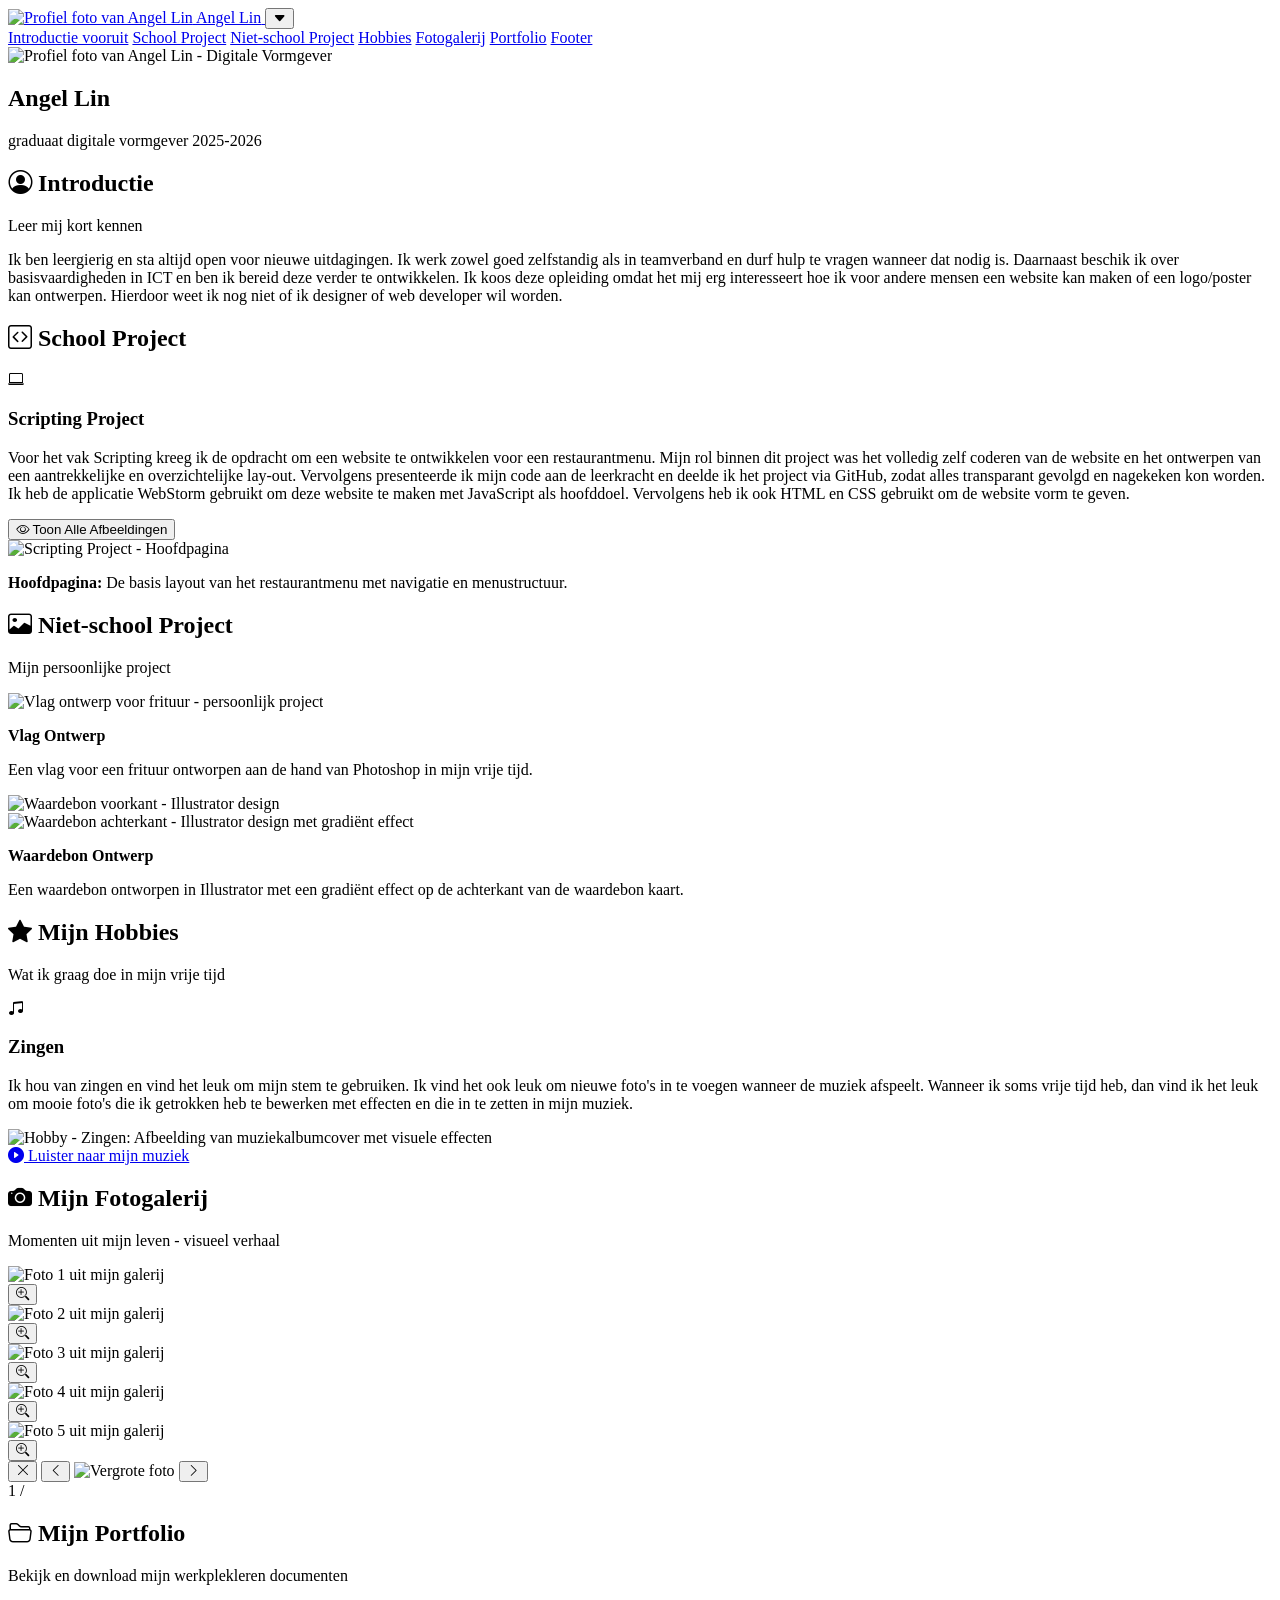
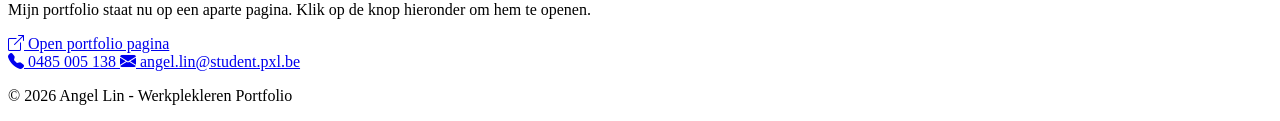
==== Index.html @ af8c8dd7 "introductie verandert" ====
<!DOCTYPE html>
<html lang="nl">
<head>
    <meta charset="UTF-8">
    <meta name="viewport" content="width=device-width, initial-scale=1">
    <meta name="description" content="Portfolio van Angel Lin - Graduaat Digitale Vormgever 2025-2026. Bekijk mijn projecten, documenten en hobbies.">
    <meta name="keywords" content="Angel Lin, Portfolio, Digitale Vormgever, Web Development, Design">
    <meta name="author" content="Angel Lin">
    <title>Angel Lin - Portfolio | Digitale Vormgever</title>
    <link href="asset/bootstrap.min.css" rel="stylesheet">
    <link href="https://cdn.jsdelivr.net/npm/bootstrap-icons@1.11.3/font/bootstrap-icons.min.css" rel="stylesheet">
    <link href="index_css.css?v=20260112-1" rel="stylesheet">
    <script src="index.js" defer></script>
</head>
<body>
<header class="site-nav">
    <div class="container nav-inner">
        <div class="nav-profile">
            <a class="nav-brand" href="#hero">
                <img alt="Profiel foto van Angel Lin" class="nav-avatar" src="asset/foto_mijzelf.jpg">
                <span>Angel Lin</span>
            </a>
            <button aria-expanded="false" aria-haspopup="true" aria-label="Open profiel menu" class="profile-toggle">
                <i class="bi bi-caret-down-fill"></i>
            </button>
            <div class="profile-menu" role="menu">
                <a href="#intro" role="menuitem">Introductie vooruit</a>
                <a href="#school-project" role="menuitem">School Project</a>
                <a href="#niet-school-project" role="menuitem">Niet-school Project</a>
                <a href="#hobbies" role="menuitem">Hobbies</a>
                <a href="#gallery" role="menuitem">Fotogalerij</a>
                <a href="#portfolio" role="menuitem">Portfolio</a>
                <a href="#footer" role="menuitem">Footer</a>
            </div>
        </div>
    </div>
</header>

<!-- MAIN: Hoofd content van de pagina -->
<main>
    <!-- Hero Section: Welkomstbanner -->
    <section class="hero-section" id="hero">
        <div class="container">
        <div class="hero-content">
            <div class="hero-profile">
                <img alt="Profiel foto van Angel Lin - Digitale Vormgever" class="hero-avatar" src="asset/foto_mijzelf.jpg">
                <div class="hero-text">
                    <h1 class="hero-title">Angel Lin</h1>
                    <div class="hero-decoration"></div>
                    <p class="hero-subtitle">graduaat digitale vormgever 2025-2026</p>
                </div>
            </div>
        </div>
        </div>
    </section>
    <!-- Einde Hero Section -->

    <!-- Introductie Section -->
    <section class="intro-section" id="intro">
        <div class="container">
            <div class="section-header">
                <h2 class="section-title">
                    <i class="bi bi-person-circle"></i>
                    Introductie
                </h2>
                <p class="section-description">Leer mij kort kennen</p>
            </div>
            <article class="intro-card">
                <p class="intro-text">
                    Ik ben leergierig en sta altijd open voor nieuwe uitdagingen. Ik werk zowel goed zelfstandig als in
                    teamverband en durf hulp te vragen wanneer dat nodig is. Daarnaast beschik ik over basisvaardigheden in
                    ICT en ben ik bereid deze verder te ontwikkelen. Ik koos deze opleiding omdat het mij erg interesseert hoe
                    ik voor andere mensen een website kan maken of een logo/poster kan ontwerpen. Hierdoor weet ik nog niet
                    of ik designer of web developer wil worden.
                </p>
            </article>
        </div>
    </section>
    <!-- Einde Introductie Section -->

    <!-- School Project Section -->
    <section class="school-project-section" id="school-project">
        <div class="container">
            <div class="section-header">
                <h2 class="section-title">
                    <i class="bi bi-code-square"></i>
                    School Project
                </h2>
            </div>
            <article class="school-project-card">
                <div class="school-project-content">
                <div class="project-icon">
                    <i class="bi bi-laptop"></i>
                </div>
                <h3 class="project-title">Scripting Project</h3>
                <p class="project-detail">Voor het vak Scripting kreeg ik de opdracht om een website te ontwikkelen
                    voor een restaurantmenu. Mijn rol binnen dit project was het volledig zelf coderen van de website
                    en het ontwerpen van een aantrekkelijke en overzichtelijke lay-out. Vervolgens presenteerde
                    ik mijn code aan de leerkracht en deelde ik het project via GitHub, zodat alles transparant gevolgd
                    en nagekeken kon worden. Ik heb de applicatie WebStorm gebruikt om deze website te maken met JavaScript als hoofddoel.
                    Vervolgens heb ik ook HTML en CSS gebruikt om de website vorm te geven.
                </p>
                
                <div class="project-toggle-section">
                    <button id="toggleProjectBtn" class="btn-toggle-project">
                        <i class="bi bi-eye"></i>
                        Toon Alle Afbeeldingen
                    </button>
                </div>

                <div class="project-images-grid">
                    <div class="project-image-item school-project">
                        <div class="project-image-container">
                            <img src="scripting/scripting_opdracht.png" alt="Scripting Project - Hoofdpagina" class="project-image">
                        </div>
                        <p class="image-caption"><strong>Hoofdpagina:</strong> De basis layout van het restaurantmenu met navigatie en menustructuur.</p>
                    </div>
                    
                    <div class="project-image-item school-project" style="display: none;">
                        <div class="project-image-container">
                            <img src="scripting/buttons toegevoegd.png" alt="Scripting Project - Buttons toegevoegd" class="project-image">
                        </div>
                        <p class="image-caption"><strong>Verschil 1:</strong> Hier zijn interactieve buttons toegevoegd aan de menuitems, waardoor gebruikers items kunnen selecteren en toevoegen aan hun bestelling.</p>
                    </div>
                    
                    <div class="project-image-item school-project" style="display: none;">
                        <div class="project-image-container">
                            <img src="scripting/winkelmand_toegevoegd.png" alt="Scripting Project - Winkelmand toegevoegd" class="project-image">
                        </div>
                        <p class="image-caption"><strong>Verschil 2:</strong> Een volledig werkende winkelmand is geïmplementeerd, waar geselecteerde items worden verzameld met prijzen en totaalbedrag - dit toont de Javascript functionaliteit.</p>
                    </div>
                    
                    <div class="project-image-item school-project" style="display: none;">
                        <div class="final-result-banner">
                            <div class="final-result-badge">
                                <i class="bi bi-trophy-fill"></i>
                                <span>Eindresultaat</span>
                            </div>
                        </div>
                        <div class="project-image-container final-result-container">
                            <img src="scripting/eindresultaat website.png" alt="Scripting Project - Eindresultaat Website" class="project-image">
                            <div class="final-result-overlay">
                                <i class="bi bi-check-circle-fill"></i>
                            </div>
                        </div>
                        <p class="image-caption final-result-caption">
                            <strong><i class="bi bi-star-fill"></i> Het Eindresultaat:</strong> 
                            Dit is de volledige, werkende website van de scripting opdracht met alle functionaliteiten geïntegreerd. 
                            Een volledig functioneel restaurantmenu met interactieve elementen, winkelmandfunctionaliteit 
                            en een professionele gebruikersinterface - het bewijs van mijn Javascript, HTML en CSS vaardigheden!
                        </p>
                    </div>
                </div>
            </div>
        </article>
        </div>
    </section>
    <!-- Einde School Project Section -->

    <!-- Niet-school Project Section -->
    <section class="project-section" id="niet-school-project">
        <div class="container">
            <div class="section-header">
                <h2 class="section-title">
                    <i class="bi bi-image"></i>
                    Niet-school Project
                </h2>
                <p class="section-description">Mijn persoonlijke project</p>
            </div>
            <div class="projects-wrapper">
                <article class="project-item">
                    <div class="project-banner">
                        <img alt="Vlag ontwerp voor frituur - persoonlijk project" class="banner-image" src="asset/banner.png">
                    </div>
                    <div class="project-description">
                        <p><strong>Vlag Ontwerp</strong></p>
                        <p>Een vlag voor een frituur ontworpen aan de hand van Photoshop in mijn vrije tijd.</p>
                    </div>
                </article>

                <article class="project-item">
                    <div class="waardebonnen-container">
                        <div class="project-banner">
                            <img alt="Waardebon voorkant - Illustrator design" class="banner-image" src="asset/waardebon-voorkant.png">
                        </div>
                        <div class="project-banner">
                            <img alt="Waardebon achterkant - Illustrator design met gradiënt effect" class="banner-image" src="asset/waardebon-achterkant.png">
                        </div>
                    </div>
                    <div class="project-description">
                        <p><strong>Waardebon Ontwerp</strong></p>
                        <p>Een waardebon ontworpen in Illustrator met een gradiënt effect op de achterkant van
                            de waardebon kaart.</p>
                    </div>
                </article>
            </div>
        </div>
    </section>
    <!-- Einde Niet-school Project Section -->

    <!-- Hobbies Section -->
    <section class="hobbies-section" id="hobbies">
        <div class="container">
            <div class="section-header">
                <h2 class="section-title">
                    <i class="bi bi-star-fill"></i>
                    Mijn Hobbies
                </h2>
                <p class="section-description">Wat ik graag doe in mijn vrije tijd</p>
            </div>

            <div class="hobbies-grid">
                <article class="hobby-card">
                <div class="hobby-icon">
                    <i class="bi bi-music-note-beamed"></i>
                </div>
                <h3 class="hobby-title">Zingen</h3>
                <p class="hobby-description">Ik hou van zingen en vind het leuk om mijn stem te gebruiken. Ik vind het ook leuk
                om nieuwe foto's in te voegen wanneer de muziek afspeelt. Wanneer ik soms vrije tijd heb, dan vind ik het leuk om
                mooie foto's die ik getrokken heb te bewerken met effecten en die in te zetten in mijn muziek.</p>
                <div class="hobby-image-container">
                    <img src="hobby/hobby-zingen.png" alt="Hobby - Zingen: Afbeelding van muziekalbumcover met visuele effecten" class="hobby-image">
                </div>
                <a href="https://wesingapp.com/user/609c95802c2d34883d4c/song/ssWKQHa8dy--vavA-?from=portal" target="_blank" class="music-link">
                    <i class="bi bi-play-circle-fill"></i> Luister naar mijn muziek
                </a>
            </article>
        </div>
        </div>
    </section>
<!-- Einde Hobbies Section -->

<!-- Fotogalerij Section -->
<section class="gallery-section" id="gallery">
    <div class="container">
        <div class="section-header">
            <h2 class="section-title">
                <i class="bi bi-camera-fill"></i>
                Mijn Fotogalerij
            </h2>
            <p class="section-description">Momenten uit mijn leven - visueel verhaal</p>
        </div>

        <div class="gallery-wrapper">
            <div class="gallery-grid">
                <div class="gallery-item">
                    <div class="gallery-image-wrapper">
                        <img src="foto's/IMG20251230124537.jpg" alt="Foto 1 uit mijn galerij" class="gallery-image">
                        <div class="gallery-overlay">
                            <button class="gallery-btn-expand" aria-label="Vergroten">
                                <i class="bi bi-zoom-in"></i>
                            </button>
                        </div>
                    </div>
                </div>

                <div class="gallery-item">
                    <div class="gallery-image-wrapper">
                        <img src="foto's/IMG20251230124550.jpg" alt="Foto 2 uit mijn galerij" class="gallery-image">
                        <div class="gallery-overlay">
                            <button class="gallery-btn-expand" aria-label="Vergroten">
                                <i class="bi bi-zoom-in"></i>
                            </button>
                        </div>
                    </div>
                </div>

                <div class="gallery-item">
                    <div class="gallery-image-wrapper">
                        <img src="foto's/IMG20260102162517.jpg" alt="Foto 3 uit mijn galerij" class="gallery-image">
                        <div class="gallery-overlay">
                            <button class="gallery-btn-expand" aria-label="Vergroten">
                                <i class="bi bi-zoom-in"></i>
                            </button>
                        </div>
                    </div>
                </div>

                <div class="gallery-item">
                    <div class="gallery-image-wrapper">
                        <img src="foto's/IMG_20250203_173313.jpg" alt="Foto 4 uit mijn galerij" class="gallery-image">
                        <div class="gallery-overlay">
                            <button class="gallery-btn-expand" aria-label="Vergroten">
                                <i class="bi bi-zoom-in"></i>
                            </button>
                        </div>
                    </div>
                </div>

                <div class="gallery-item">
                    <div class="gallery-image-wrapper">
                        <img src="foto's/IMG_20251030_225608.jpg" alt="Foto 5 uit mijn galerij" class="gallery-image">
                        <div class="gallery-overlay">
                            <button class="gallery-btn-expand" aria-label="Vergroten">
                                <i class="bi bi-zoom-in"></i>
                            </button>
                        </div>
                    </div>
                </div>
            </div>
        </div>

        <!-- Lightbox modal voor vergrote foto's -->
        <div class="lightbox" id="lightbox">
            <button class="lightbox-close" aria-label="Sluiten">
                <i class="bi bi-x-lg"></i>
            </button>
            <button class="lightbox-prev" aria-label="Vorige foto">
                <i class="bi bi-chevron-left"></i>
            </button>
            <img src="" alt="Vergrote foto" class="lightbox-image">
            <button class="lightbox-next" aria-label="Volgende foto">
                <i class="bi bi-chevron-right"></i>
            </button>
            <div class="lightbox-counter">
                <span class="lightbox-current">1</span>
                <span>/</span>
                </div>
            </div>
        </div>
    </section>
    <!-- Einde Fotogalerij Section -->

    <!-- Portfolio Section -->
    <section class="portfolio-section" id="portfolio">
        <div class="container">
            <div class="section-header">
                <h2 class="section-title">
                    <i class="bi bi-folder2-open"></i>
                    Mijn Portfolio
                </h2>
                <p class="section-description">Bekijk en download mijn werkplekleren documenten</p>
            </div>

            <article class="intro-card">
                <p class="intro-text">Mijn portfolio staat nu op een aparte pagina. Klik op de knop hieronder om hem te openen.</p>
                <a class="btn-download" href="portfolio.html">
                    <i class="bi bi-box-arrow-up-right"></i>
                    Open portfolio pagina
                </a>
            </article>
        </div>
    </section>
    <!-- Einde Portfolio Section -->

</main>
<!-- EINDE MAIN -->

<!-- FOOTER: Contact informatie en copyright -->
<footer class="footer" id="footer">
    <div class="container footer-content">
        <div class="footer-left">
            <a href="tel:0485005138" class="footer-phone">
                <i class="bi bi-telephone-fill"></i>
                0485 005 138
            </a>
            <a href="mailto:angel.lin@student.pxl.be" class="footer-email">
                <i class="bi bi-envelope-fill"></i>
                angel.lin@student.pxl.be
            </a>
        </div>
    </div>
    <div class="footer-bottom">
        <p>&copy; 2026 Angel Lin - Werkplekleren Portfolio</p>
    </div>
</footer>

</body>
</html>
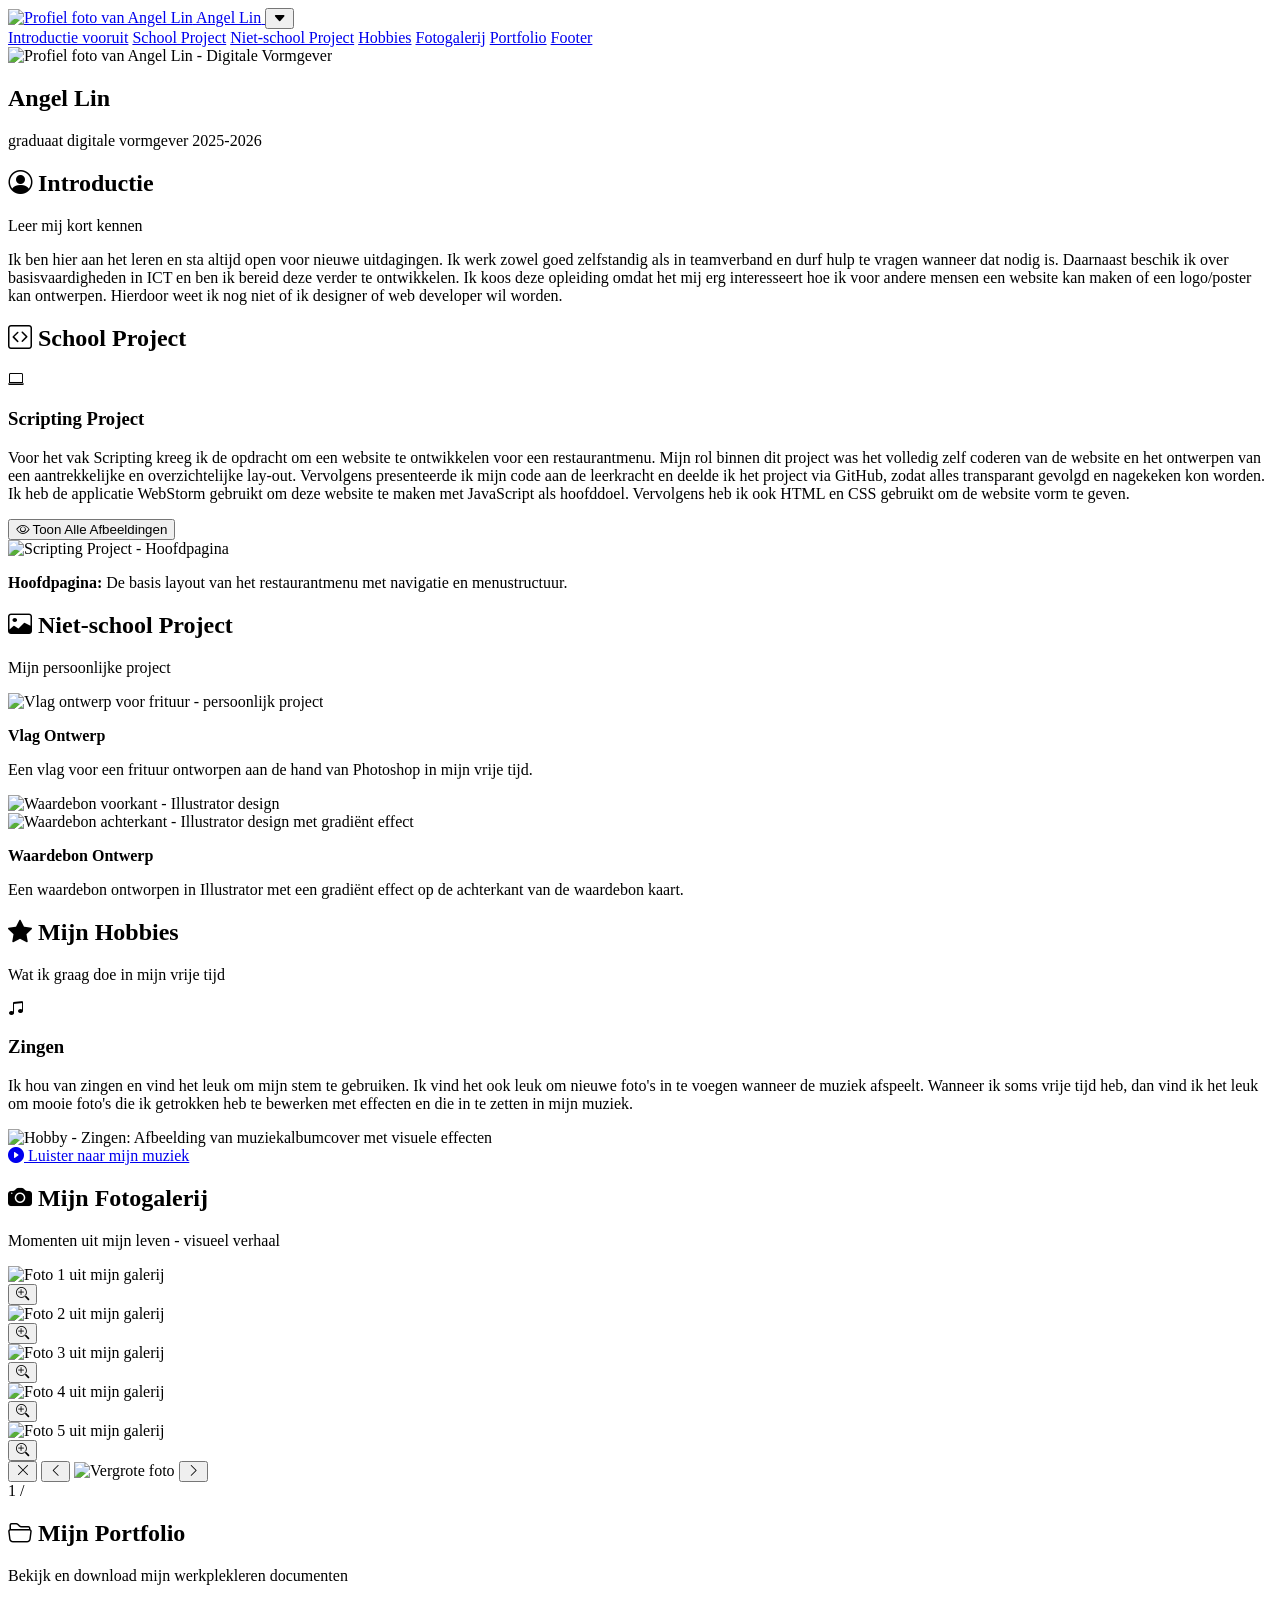
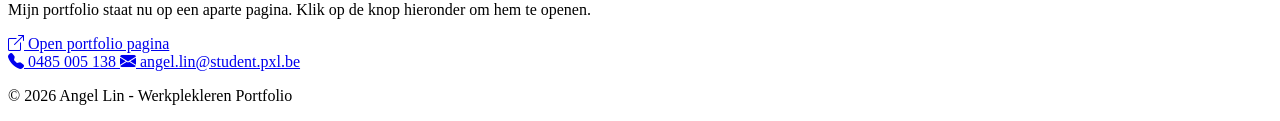
==== commit 0c553837: "introductie verandert" ====
--- a/Index.html
+++ b/Index.html
@@ -67,7 +67,7 @@
             </div>
             <article class="intro-card">
                 <p class="intro-text">
-                    Ik ben leergierig en sta altijd open voor nieuwe uitdagingen. Ik werk zowel goed zelfstandig als in
+                    Ik ben hier aan het leren en sta altijd open voor nieuwe uitdagingen. Ik werk zowel goed zelfstandig als in
                     teamverband en durf hulp te vragen wanneer dat nodig is. Daarnaast beschik ik over basisvaardigheden in
                     ICT en ben ik bereid deze verder te ontwikkelen. Ik koos deze opleiding omdat het mij erg interesseert hoe
                     ik voor andere mensen een website kan maken of een logo/poster kan ontwerpen. Hierdoor weet ik nog niet
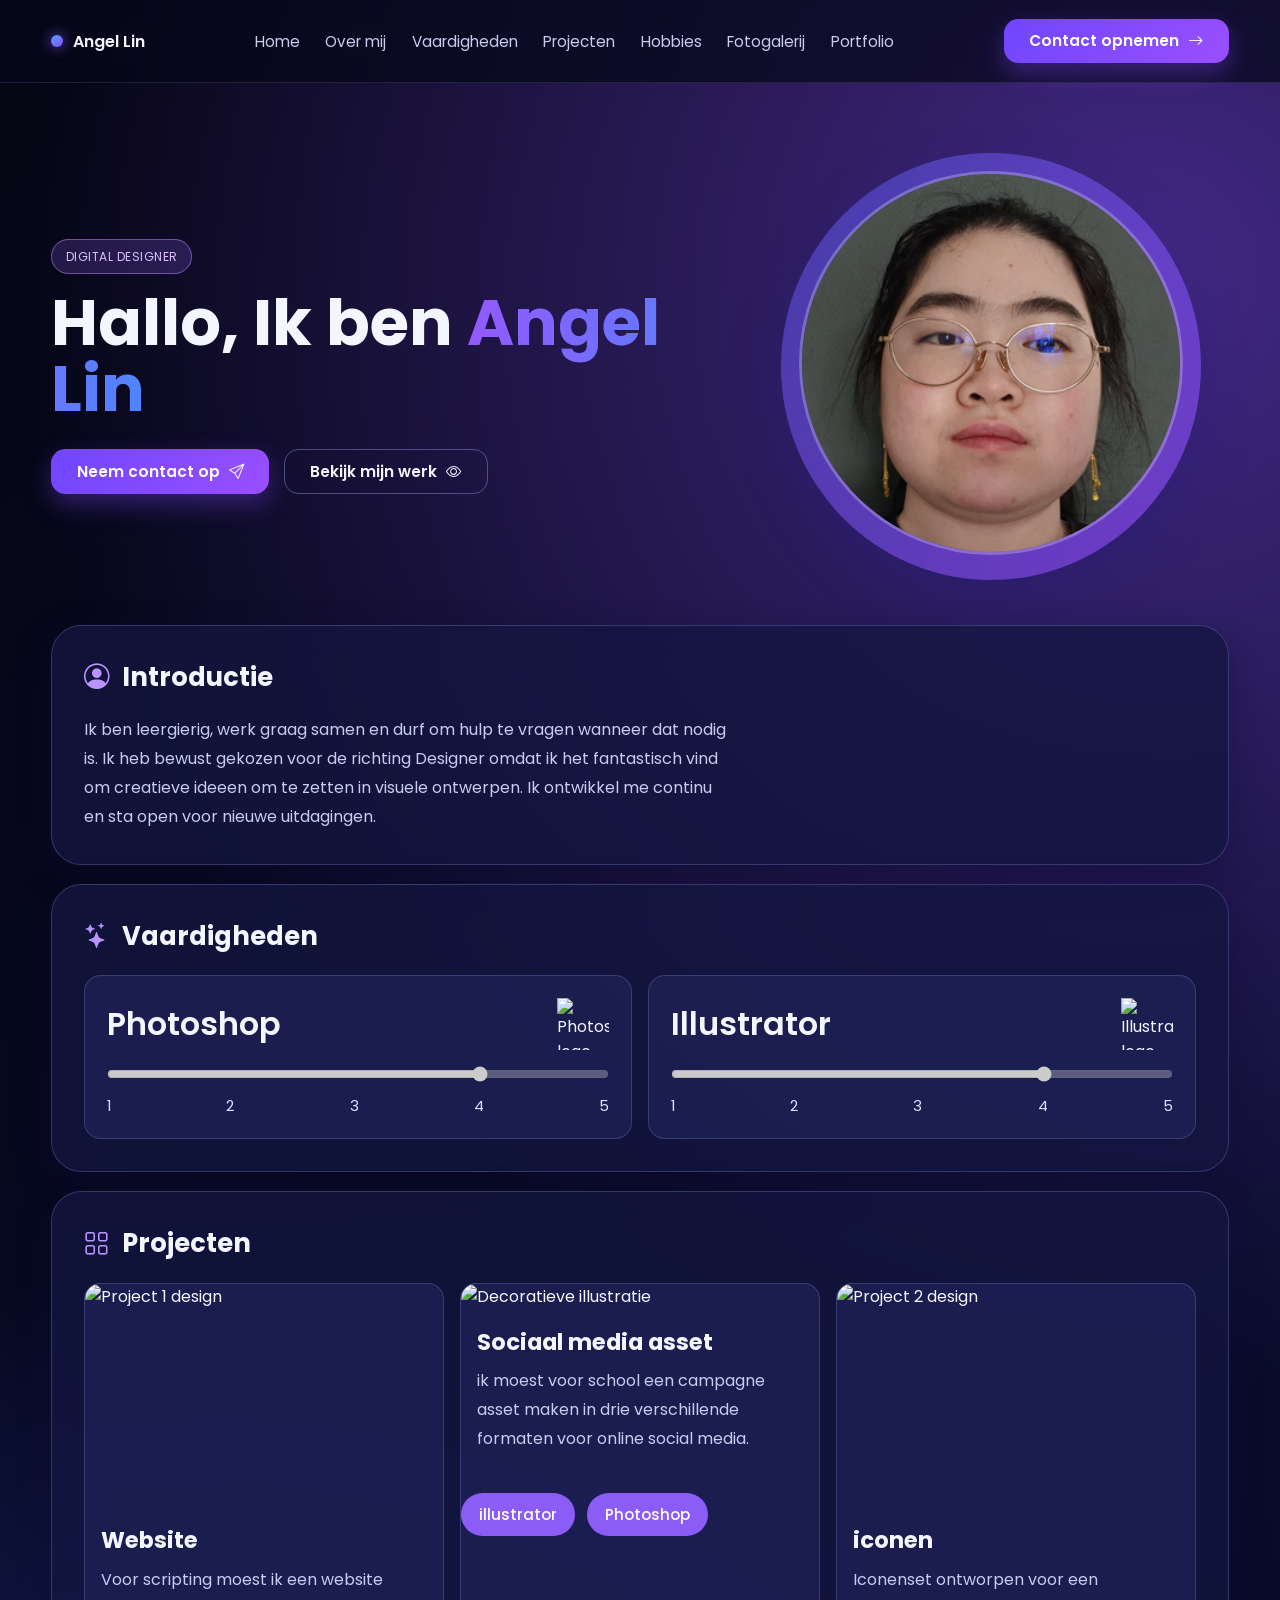
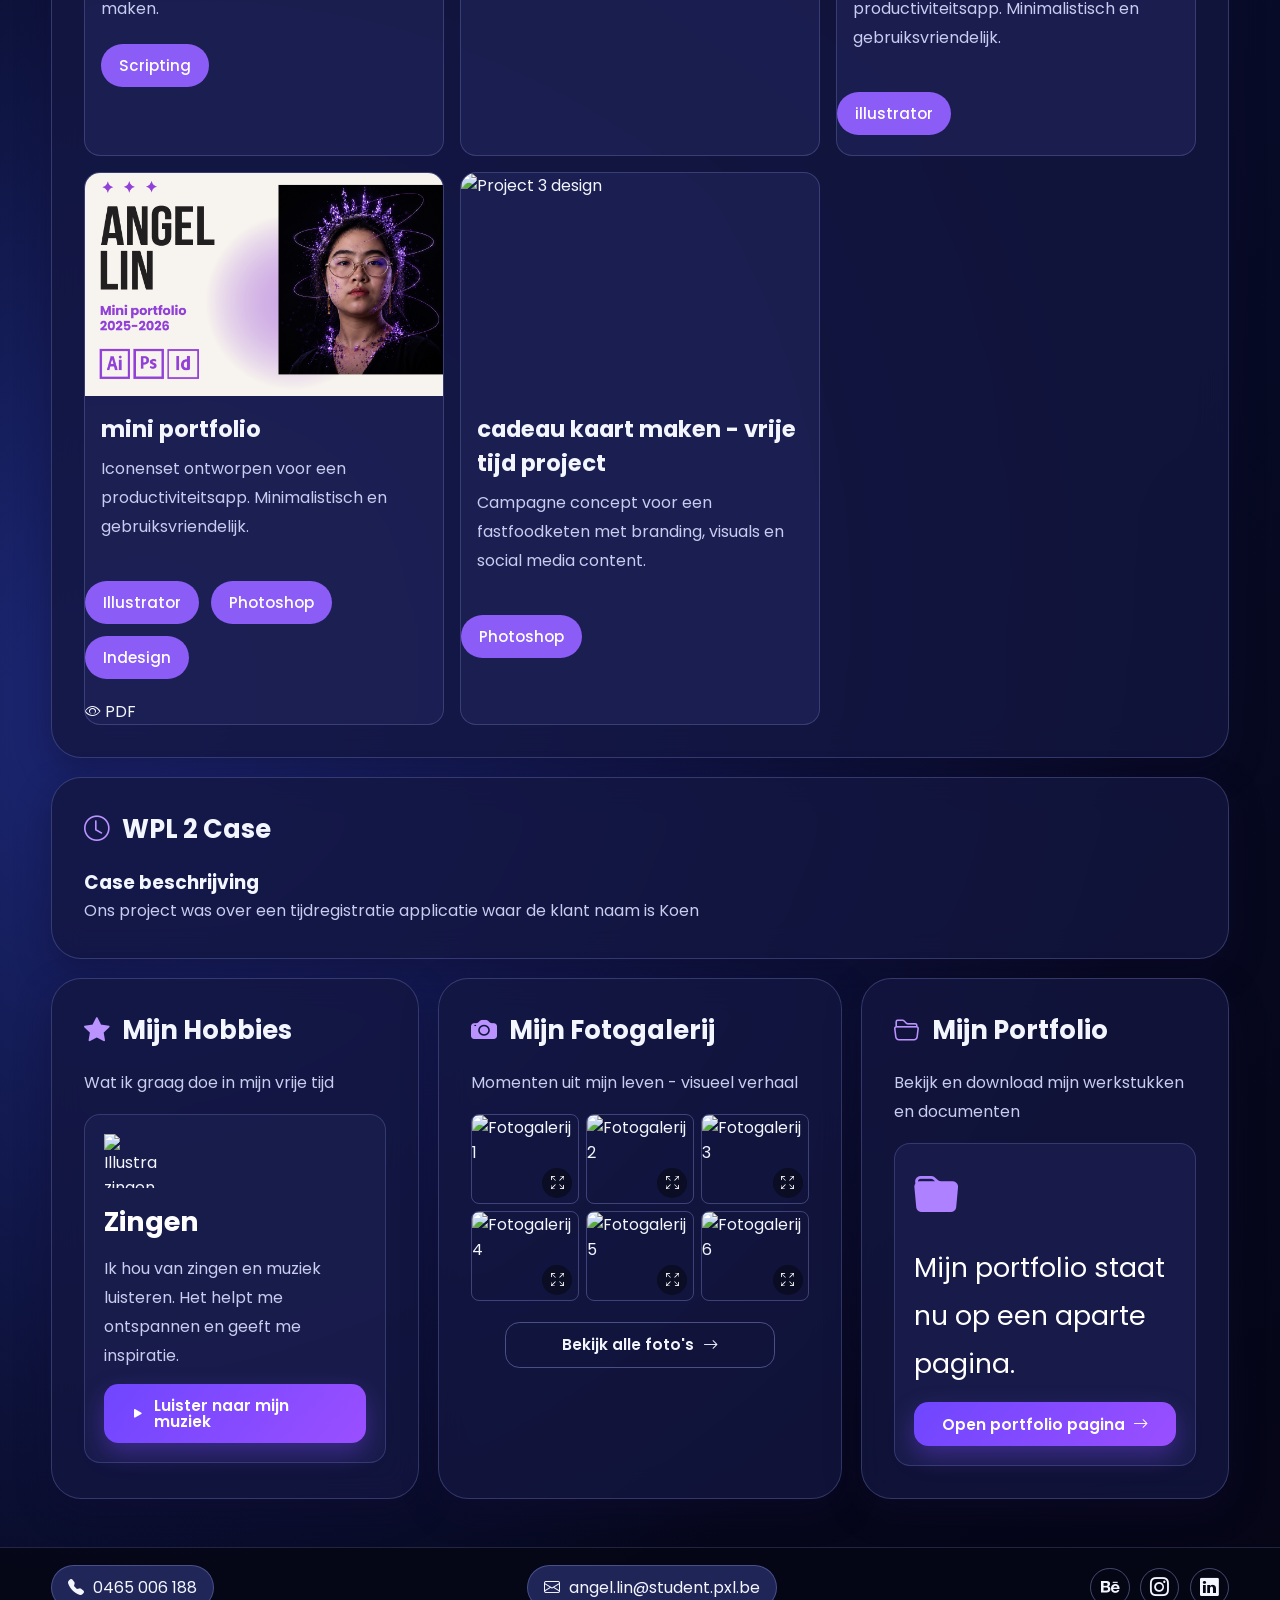
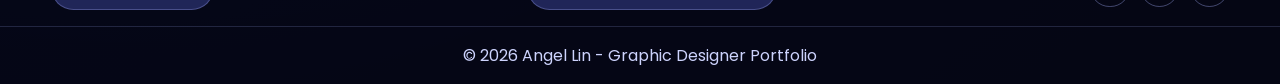
==== commit 2381847f: "hele site veranderd" ====
--- a/Index.html
+++ b/Index.html
@@ -3,367 +3,272 @@
 <head>
     <meta charset="UTF-8">
     <meta name="viewport" content="width=device-width, initial-scale=1">
-    <meta name="description" content="Portfolio van Angel Lin - Graduaat Digitale Vormgever 2025-2026. Bekijk mijn projecten, documenten en hobbies.">
-    <meta name="keywords" content="Angel Lin, Portfolio, Digitale Vormgever, Web Development, Design">
-    <meta name="author" content="Angel Lin">
-    <title>Angel Lin - Portfolio | Digitale Vormgever</title>
-    <link href="asset/bootstrap.min.css" rel="stylesheet">
+    <meta name="description" content="Portfolio website van Angel Lin - Graphic Designer.">
+    <title>Angel Lin | Graphic Designer Portfolio</title>
+    <link href="https://fonts.googleapis.com/css2?family=Poppins:wght@300;400;500;600;700;800&display=swap"
+          rel="stylesheet">
     <link href="https://cdn.jsdelivr.net/npm/bootstrap-icons@1.11.3/font/bootstrap-icons.min.css" rel="stylesheet">
-    <link href="index_css.css?v=20260112-1" rel="stylesheet">
+    <link href="index_css.css?v=20260529-1" rel="stylesheet">
     <script src="index.js" defer></script>
 </head>
 <body>
-<header class="site-nav">
-    <div class="container nav-inner">
-        <div class="nav-profile">
-            <a class="nav-brand" href="#hero">
-                <img alt="Profiel foto van Angel Lin" class="nav-avatar" src="asset/foto_mijzelf.jpg">
-                <span>Angel Lin</span>
-            </a>
-            <button aria-expanded="false" aria-haspopup="true" aria-label="Open profiel menu" class="profile-toggle">
-                <i class="bi bi-caret-down-fill"></i>
-            </button>
-            <div class="profile-menu" role="menu">
-                <a href="#intro" role="menuitem">Introductie vooruit</a>
-                <a href="#school-project" role="menuitem">School Project</a>
-                <a href="#niet-school-project" role="menuitem">Niet-school Project</a>
-                <a href="#hobbies" role="menuitem">Hobbies</a>
-                <a href="#gallery" role="menuitem">Fotogalerij</a>
-                <a href="#portfolio" role="menuitem">Portfolio</a>
-                <a href="#footer" role="menuitem">Footer</a>
-            </div>
+<header class="site-header" id="home">
+    <nav class="navbar container">
+        <a class="logo" href="#home">
+            <span class="dot" aria-hidden="true"></span>
+            <span>Angel Lin</span>
+        </a>
+
+        <ul class="nav-links">
+            <li><a href="#home">Home</a></li>
+            <li><a href="#intro">Over mij</a></li>
+            <li><a href="#vaardigheden">Vaardigheden</a></li>
+            <li><a href="#projecten">Projecten</a></li>
+            <li><a href="#hobbies">Hobbies</a></li>
+            <li><a href="#gallery">Fotogalerij</a></li>
+            <li><a href="portfolio.html">Portfolio</a></li>
+        </ul>
+
+        <a class="btn contact-btn" href="mailto:angel.lin@student.pxl.be">
+            Contact opnemen
+            <i class="bi bi-arrow-right"></i>
+        </a>
+    </nav>
+</header>
+
+<main class="container page-content">
+    <section class="hero" aria-labelledby="hero-title">
+        <div class="hero-text">
+            <span class="badge">DIGITAL DESIGNER</span>
+            <h1 id="hero-title">Hallo, Ik ben <span>Angel Lin</span></h1>
+            <div class="hero-buttons">
+                <a class="btn" href="mailto:angel.lin@student.pxl.be">
+                    Neem contact op
+                    <i class="bi bi-send"></i>
+                </a>
+                <a class="btn-outline" href="#projecten">
+                    Bekijk mijn werk
+                    <i class="bi bi-eye"></i>
+                </a>
+            </div>
+        </div>
+        <div class="hero-image-wrap">
+            <img src="wpl_2_foto's/portfolio_foto.png" alt="Profiel foto van Angel Lin" class="hero-image">
+        </div>
+    </section>
+
+    <section class="glass-card intro" id="intro">
+        <div class="section-title-wrap">
+            <h2><i class="bi bi-person-circle"></i> Introductie</h2>
+            <p>
+                Ik ben leergierig, werk graag samen en durf om hulp te vragen wanneer dat nodig is.
+                Ik heb bewust gekozen voor de richting Designer omdat ik het fantastisch vind om creatieve
+                ideeen om te zetten in visuele ontwerpen. Ik ontwikkel me continu en sta open voor nieuwe uitdagingen.
+            </p>
+        </div>
+    </section>
+
+    <section class="glass-card" id="vaardigheden">
+        <h2><i class="bi bi-stars"></i> Vaardigheden</h2>
+        <div class="skills-grid">
+            <article class="skill-card">
+                <div class="skill-top">
+                    <h3>Photoshop</h3>
+                    <img src="wpl_2_foto's/photoshop.png" alt="Photoshop logo">
+                </div>
+                <input type="range" min="1" max="5" value="4" aria-label="Photoshop niveau" disabled>
+                <div class="skill-scale"><span>1</span><span>2</span><span>3</span><span>4</span><span>5</span></div>
+            </article>
+
+            <article class="skill-card">
+                <div class="skill-top">
+                    <h3>Illustrator</h3>
+                    <img src="wpl_2_foto's/illustrator.png" alt="Illustrator logo">
+                </div>
+                <input type="range" min="1" max="5" value="4" aria-label="Illustrator niveau" disabled>
+                <div class="skill-scale"><span>1</span><span>2</span><span>3</span><span>4</span><span>5</span></div>
+            </article>
+        </div>
+    </section>
+
+
+    <section class="glass-card" id="projecten">
+        <h2><i class="bi bi-grid"></i> Projecten</h2>
+        <div class="projects-grid">
+            <article class="project-card project-image-item school-project">
+                <img src="scripting/eindresultaat website.png" alt="Project 1 design" class="project-image">
+                <div class="project-content">
+                    <h3>Website</h3>
+                    <p>Voor scripting moest ik een website maken.</p>
+                    <div class="project-tags">
+                        <span>Scripting</span>
+                    </div>
+                </div>
+            </article>
+
+            <article class="project-card project-image-item school-project">
+                <img src="wpl_2_foto's/sociaal_media_asset.png" alt="Decoratieve illustratie" class="intro-image">
+                <div class="project-content">
+                    <h3>Sociaal media asset</h3>
+                    <p>ik moest voor school een campagne asset maken in drie verschillende formaten voor online social
+                        media.</p>
+                </div>
+                <div class="project-tags">
+                    <span>illustrator</span>
+                    <span>Photoshop</span>
+                </div>
+            </article>
+
+            <article class="project-card project-image-item school-project">
+                <img src="wpl_2_foto's/iconen.png" alt="Project 2 design" class="project-image">
+                <div class="project-content">
+                    <h3>iconen</h3>
+                    <p>Iconenset ontworpen voor een productiviteitsapp. Minimalistisch en gebruiksvriendelijk.</p>
+                </div>
+                <div class="project-tags">
+                    <span>illustrator</span>
+                </div>
+            </article>
+
+            <article class="project-card project-image-item school-project">
+                <img src="wpl_2_foto's/mini_porrtfolio.png" alt="Project 2 design" class="project-image">
+                <div class="project-content">
+                    <h3>mini portfolio</h3>
+                    <p>Iconenset ontworpen voor een productiviteitsapp. Minimalistisch en gebruiksvriendelijk.</p>
+                </div>
+                <div class="project-tags">
+                    <span>Illustrator</span>
+                    <span>Photoshop</span>
+                    <span>Indesign</span>
+                </div>
+                <a class="btn-download" href="wpl_2_foto's/Angel_Lin_Miniportfolio.pdf" target="_blank">
+                    <i class="bi bi-eye"></i>
+                    PDF
+                </a>
+            </article>
+
+            <article class="project-card project-image-item school-project">
+                <img src="asset/waardebon-voorkant.png" alt="Project 3 design" class="project-image">
+                <div class="project-content">
+                    <h3>cadeau kaart maken - vrije tijd project</h3>
+                    <p>Campagne concept voor een fastfoodketen met branding, visuals en social media content.</p>
+                </div>
+                <div class="project-tags">
+                    <span>Photoshop</span>
+                </div>
+            </article>
+        </div>
+    </section>
+
+    <section class="glass-card" id="WPL2">
+        <div class="section-title-wrap">
+            <h2><i class="bi bi-clock"></i> WPL 2 Case</h2>
+            <h3>Case beschrijving</h3>
+            <p>
+                Ons project was over een tijdregistratie applicatie waar de klant naam is Koen
+            </p>
+        </div>
+    </section>
+
+    <section class="bottom-grid">
+        <article class="glass-card compact-card" id="hobbies">
+            <h2><i class="bi bi-star-fill"></i> Mijn Hobbies</h2>
+            <p class="small-text">Wat ik graag doe in mijn vrije tijd</p>
+            <div class="inner-panel hobby-panel">
+                <img src="hobby/hobby-zingen.png" alt="Illustratie zingen" class="hobby-image">
+                <h3>Zingen</h3>
+                <p>Ik hou van zingen en muziek luisteren. Het helpt me ontspannen en geeft me inspiratie.</p>
+                <a class="btn" href="https://open.spotify.com" target="_blank" rel="noopener">
+                    <i class="bi bi-play-fill"></i>
+                    Luister naar mijn muziek
+                </a>
+            </div>
+        </article>
+
+        <article class="glass-card compact-card" id="gallery">
+            <h2><i class="bi bi-camera-fill"></i> Mijn Fotogalerij</h2>
+            <p class="small-text">Momenten uit mijn leven - visueel verhaal</p>
+            <div class="gallery-grid">
+                <div class="gallery-item">
+                    <div class="gallery-image-wrapper">
+                        <img class="gallery-image" src="foto's/IMG_20250203_173313.jpg" alt="Fotogalerij 1">
+                        <button class="gallery-btn-expand" type="button" aria-label="Vergroot foto 1"><i
+                                class="bi bi-arrows-fullscreen"></i></button>
+                    </div>
+                </div>
+                <div class="gallery-item">
+                    <div class="gallery-image-wrapper">
+                        <img class="gallery-image" src="foto's/IMG_20251030_225608.jpg" alt="Fotogalerij 2">
+                        <button class="gallery-btn-expand" type="button" aria-label="Vergroot foto 2"><i
+                                class="bi bi-arrows-fullscreen"></i></button>
+                    </div>
+                </div>
+                <div class="gallery-item">
+                    <div class="gallery-image-wrapper">
+                        <img class="gallery-image" src="foto's/IMG20251230124537.jpg" alt="Fotogalerij 3">
+                        <button class="gallery-btn-expand" type="button" aria-label="Vergroot foto 3"><i
+                                class="bi bi-arrows-fullscreen"></i></button>
+                    </div>
+                </div>
+                <div class="gallery-item">
+                    <div class="gallery-image-wrapper">
+                        <img class="gallery-image" src="foto's/IMG20251230124550.jpg" alt="Fotogalerij 4">
+                        <button class="gallery-btn-expand" type="button" aria-label="Vergroot foto 4"><i
+                                class="bi bi-arrows-fullscreen"></i></button>
+                    </div>
+                </div>
+                <div class="gallery-item">
+                    <div class="gallery-image-wrapper">
+                        <img class="gallery-image" src="foto's/IMG20260102162517.jpg" alt="Fotogalerij 5">
+                        <button class="gallery-btn-expand" type="button" aria-label="Vergroot foto 5"><i
+                                class="bi bi-arrows-fullscreen"></i></button>
+                    </div>
+                </div>
+                <div class="gallery-item">
+                    <div class="gallery-image-wrapper">
+                        <img class="gallery-image" src="asset/banner.png" alt="Fotogalerij 6">
+                        <button class="gallery-btn-expand" type="button" aria-label="Vergroot foto 6"><i
+                                class="bi bi-arrows-fullscreen"></i></button>
+                    </div>
+                </div>
+            </div>
+            <a class="btn-outline wide-btn" href="#gallery">Bekijk alle foto's <i class="bi bi-arrow-right"></i></a>
+        </article>
+
+        <article class="glass-card compact-card" id="portfolio">
+            <h2><i class="bi bi-folder2-open"></i> Mijn Portfolio</h2>
+            <p class="small-text">Bekijk en download mijn werkstukken en documenten</p>
+            <div class="inner-panel portfolio-panel">
+                <i class="bi bi-folder-fill folder-icon"></i>
+                <p>Mijn portfolio staat nu op een aparte pagina.</p>
+                <a class="btn" href="portfolio.html">
+                    Open portfolio pagina
+                    <i class="bi bi-arrow-right"></i>
+                </a>
+            </div>
+        </article>
+    </section>
+</main>
+
+<footer class="site-footer" id="footer">
+    <div class="container footer-top">
+        <a href="tel:0465006188"><i class="bi bi-telephone-fill"></i> 0465 006 188</a>
+        <a href="mailto:angel.lin@student.pxl.be"><i class="bi bi-envelope"></i> angel.lin@student.pxl.be</a>
+        <div class="socials">
+            <a href="#" aria-label="Behance"><i class="bi bi-behance"></i></a>
+            <a href="#" aria-label="Instagram"><i class="bi bi-instagram"></i></a>
+            <a href="#" aria-label="LinkedIn"><i class="bi bi-linkedin"></i></a>
         </div>
     </div>
-</header>
-
-<!-- MAIN: Hoofd content van de pagina -->
-<main>
-    <!-- Hero Section: Welkomstbanner -->
-    <section class="hero-section" id="hero">
-        <div class="container">
-        <div class="hero-content">
-            <div class="hero-profile">
-                <img alt="Profiel foto van Angel Lin - Digitale Vormgever" class="hero-avatar" src="asset/foto_mijzelf.jpg">
-                <div class="hero-text">
-                    <h1 class="hero-title">Angel Lin</h1>
-                    <div class="hero-decoration"></div>
-                    <p class="hero-subtitle">graduaat digitale vormgever 2025-2026</p>
-                </div>
-            </div>
-        </div>
-        </div>
-    </section>
-    <!-- Einde Hero Section -->
-
-    <!-- Introductie Section -->
-    <section class="intro-section" id="intro">
-        <div class="container">
-            <div class="section-header">
-                <h2 class="section-title">
-                    <i class="bi bi-person-circle"></i>
-                    Introductie
-                </h2>
-                <p class="section-description">Leer mij kort kennen</p>
-            </div>
-            <article class="intro-card">
-                <p class="intro-text">
-                    Ik ben hier aan het leren en sta altijd open voor nieuwe uitdagingen. Ik werk zowel goed zelfstandig als in
-                    teamverband en durf hulp te vragen wanneer dat nodig is. Daarnaast beschik ik over basisvaardigheden in
-                    ICT en ben ik bereid deze verder te ontwikkelen. Ik koos deze opleiding omdat het mij erg interesseert hoe
-                    ik voor andere mensen een website kan maken of een logo/poster kan ontwerpen. Hierdoor weet ik nog niet
-                    of ik designer of web developer wil worden.
-                </p>
-            </article>
-        </div>
-    </section>
-    <!-- Einde Introductie Section -->
-
-    <!-- School Project Section -->
-    <section class="school-project-section" id="school-project">
-        <div class="container">
-            <div class="section-header">
-                <h2 class="section-title">
-                    <i class="bi bi-code-square"></i>
-                    School Project
-                </h2>
-            </div>
-            <article class="school-project-card">
-                <div class="school-project-content">
-                <div class="project-icon">
-                    <i class="bi bi-laptop"></i>
-                </div>
-                <h3 class="project-title">Scripting Project</h3>
-                <p class="project-detail">Voor het vak Scripting kreeg ik de opdracht om een website te ontwikkelen
-                    voor een restaurantmenu. Mijn rol binnen dit project was het volledig zelf coderen van de website
-                    en het ontwerpen van een aantrekkelijke en overzichtelijke lay-out. Vervolgens presenteerde
-                    ik mijn code aan de leerkracht en deelde ik het project via GitHub, zodat alles transparant gevolgd
-                    en nagekeken kon worden. Ik heb de applicatie WebStorm gebruikt om deze website te maken met JavaScript als hoofddoel.
-                    Vervolgens heb ik ook HTML en CSS gebruikt om de website vorm te geven.
-                </p>
-                
-                <div class="project-toggle-section">
-                    <button id="toggleProjectBtn" class="btn-toggle-project">
-                        <i class="bi bi-eye"></i>
-                        Toon Alle Afbeeldingen
-                    </button>
-                </div>
-
-                <div class="project-images-grid">
-                    <div class="project-image-item school-project">
-                        <div class="project-image-container">
-                            <img src="scripting/scripting_opdracht.png" alt="Scripting Project - Hoofdpagina" class="project-image">
-                        </div>
-                        <p class="image-caption"><strong>Hoofdpagina:</strong> De basis layout van het restaurantmenu met navigatie en menustructuur.</p>
-                    </div>
-                    
-                    <div class="project-image-item school-project" style="display: none;">
-                        <div class="project-image-container">
-                            <img src="scripting/buttons toegevoegd.png" alt="Scripting Project - Buttons toegevoegd" class="project-image">
-                        </div>
-                        <p class="image-caption"><strong>Verschil 1:</strong> Hier zijn interactieve buttons toegevoegd aan de menuitems, waardoor gebruikers items kunnen selecteren en toevoegen aan hun bestelling.</p>
-                    </div>
-                    
-                    <div class="project-image-item school-project" style="display: none;">
-                        <div class="project-image-container">
-                            <img src="scripting/winkelmand_toegevoegd.png" alt="Scripting Project - Winkelmand toegevoegd" class="project-image">
-                        </div>
-                        <p class="image-caption"><strong>Verschil 2:</strong> Een volledig werkende winkelmand is geïmplementeerd, waar geselecteerde items worden verzameld met prijzen en totaalbedrag - dit toont de Javascript functionaliteit.</p>
-                    </div>
-                    
-                    <div class="project-image-item school-project" style="display: none;">
-                        <div class="final-result-banner">
-                            <div class="final-result-badge">
-                                <i class="bi bi-trophy-fill"></i>
-                                <span>Eindresultaat</span>
-                            </div>
-                        </div>
-                        <div class="project-image-container final-result-container">
-                            <img src="scripting/eindresultaat website.png" alt="Scripting Project - Eindresultaat Website" class="project-image">
-                            <div class="final-result-overlay">
-                                <i class="bi bi-check-circle-fill"></i>
-                            </div>
-                        </div>
-                        <p class="image-caption final-result-caption">
-                            <strong><i class="bi bi-star-fill"></i> Het Eindresultaat:</strong> 
-                            Dit is de volledige, werkende website van de scripting opdracht met alle functionaliteiten geïntegreerd. 
-                            Een volledig functioneel restaurantmenu met interactieve elementen, winkelmandfunctionaliteit 
-                            en een professionele gebruikersinterface - het bewijs van mijn Javascript, HTML en CSS vaardigheden!
-                        </p>
-                    </div>
-                </div>
-            </div>
-        </article>
-        </div>
-    </section>
-    <!-- Einde School Project Section -->
-
-    <!-- Niet-school Project Section -->
-    <section class="project-section" id="niet-school-project">
-        <div class="container">
-            <div class="section-header">
-                <h2 class="section-title">
-                    <i class="bi bi-image"></i>
-                    Niet-school Project
-                </h2>
-                <p class="section-description">Mijn persoonlijke project</p>
-            </div>
-            <div class="projects-wrapper">
-                <article class="project-item">
-                    <div class="project-banner">
-                        <img alt="Vlag ontwerp voor frituur - persoonlijk project" class="banner-image" src="asset/banner.png">
-                    </div>
-                    <div class="project-description">
-                        <p><strong>Vlag Ontwerp</strong></p>
-                        <p>Een vlag voor een frituur ontworpen aan de hand van Photoshop in mijn vrije tijd.</p>
-                    </div>
-                </article>
-
-                <article class="project-item">
-                    <div class="waardebonnen-container">
-                        <div class="project-banner">
-                            <img alt="Waardebon voorkant - Illustrator design" class="banner-image" src="asset/waardebon-voorkant.png">
-                        </div>
-                        <div class="project-banner">
-                            <img alt="Waardebon achterkant - Illustrator design met gradiënt effect" class="banner-image" src="asset/waardebon-achterkant.png">
-                        </div>
-                    </div>
-                    <div class="project-description">
-                        <p><strong>Waardebon Ontwerp</strong></p>
-                        <p>Een waardebon ontworpen in Illustrator met een gradiënt effect op de achterkant van
-                            de waardebon kaart.</p>
-                    </div>
-                </article>
-            </div>
-        </div>
-    </section>
-    <!-- Einde Niet-school Project Section -->
-
-    <!-- Hobbies Section -->
-    <section class="hobbies-section" id="hobbies">
-        <div class="container">
-            <div class="section-header">
-                <h2 class="section-title">
-                    <i class="bi bi-star-fill"></i>
-                    Mijn Hobbies
-                </h2>
-                <p class="section-description">Wat ik graag doe in mijn vrije tijd</p>
-            </div>
-
-            <div class="hobbies-grid">
-                <article class="hobby-card">
-                <div class="hobby-icon">
-                    <i class="bi bi-music-note-beamed"></i>
-                </div>
-                <h3 class="hobby-title">Zingen</h3>
-                <p class="hobby-description">Ik hou van zingen en vind het leuk om mijn stem te gebruiken. Ik vind het ook leuk
-                om nieuwe foto's in te voegen wanneer de muziek afspeelt. Wanneer ik soms vrije tijd heb, dan vind ik het leuk om
-                mooie foto's die ik getrokken heb te bewerken met effecten en die in te zetten in mijn muziek.</p>
-                <div class="hobby-image-container">
-                    <img src="hobby/hobby-zingen.png" alt="Hobby - Zingen: Afbeelding van muziekalbumcover met visuele effecten" class="hobby-image">
-                </div>
-                <a href="https://wesingapp.com/user/609c95802c2d34883d4c/song/ssWKQHa8dy--vavA-?from=portal" target="_blank" class="music-link">
-                    <i class="bi bi-play-circle-fill"></i> Luister naar mijn muziek
-                </a>
-            </article>
-        </div>
-        </div>
-    </section>
-<!-- Einde Hobbies Section -->
-
-<!-- Fotogalerij Section -->
-<section class="gallery-section" id="gallery">
-    <div class="container">
-        <div class="section-header">
-            <h2 class="section-title">
-                <i class="bi bi-camera-fill"></i>
-                Mijn Fotogalerij
-            </h2>
-            <p class="section-description">Momenten uit mijn leven - visueel verhaal</p>
-        </div>
-
-        <div class="gallery-wrapper">
-            <div class="gallery-grid">
-                <div class="gallery-item">
-                    <div class="gallery-image-wrapper">
-                        <img src="foto's/IMG20251230124537.jpg" alt="Foto 1 uit mijn galerij" class="gallery-image">
-                        <div class="gallery-overlay">
-                            <button class="gallery-btn-expand" aria-label="Vergroten">
-                                <i class="bi bi-zoom-in"></i>
-                            </button>
-                        </div>
-                    </div>
-                </div>
-
-                <div class="gallery-item">
-                    <div class="gallery-image-wrapper">
-                        <img src="foto's/IMG20251230124550.jpg" alt="Foto 2 uit mijn galerij" class="gallery-image">
-                        <div class="gallery-overlay">
-                            <button class="gallery-btn-expand" aria-label="Vergroten">
-                                <i class="bi bi-zoom-in"></i>
-                            </button>
-                        </div>
-                    </div>
-                </div>
-
-                <div class="gallery-item">
-                    <div class="gallery-image-wrapper">
-                        <img src="foto's/IMG20260102162517.jpg" alt="Foto 3 uit mijn galerij" class="gallery-image">
-                        <div class="gallery-overlay">
-                            <button class="gallery-btn-expand" aria-label="Vergroten">
-                                <i class="bi bi-zoom-in"></i>
-                            </button>
-                        </div>
-                    </div>
-                </div>
-
-                <div class="gallery-item">
-                    <div class="gallery-image-wrapper">
-                        <img src="foto's/IMG_20250203_173313.jpg" alt="Foto 4 uit mijn galerij" class="gallery-image">
-                        <div class="gallery-overlay">
-                            <button class="gallery-btn-expand" aria-label="Vergroten">
-                                <i class="bi bi-zoom-in"></i>
-                            </button>
-                        </div>
-                    </div>
-                </div>
-
-                <div class="gallery-item">
-                    <div class="gallery-image-wrapper">
-                        <img src="foto's/IMG_20251030_225608.jpg" alt="Foto 5 uit mijn galerij" class="gallery-image">
-                        <div class="gallery-overlay">
-                            <button class="gallery-btn-expand" aria-label="Vergroten">
-                                <i class="bi bi-zoom-in"></i>
-                            </button>
-                        </div>
-                    </div>
-                </div>
-            </div>
-        </div>
-
-        <!-- Lightbox modal voor vergrote foto's -->
-        <div class="lightbox" id="lightbox">
-            <button class="lightbox-close" aria-label="Sluiten">
-                <i class="bi bi-x-lg"></i>
-            </button>
-            <button class="lightbox-prev" aria-label="Vorige foto">
-                <i class="bi bi-chevron-left"></i>
-            </button>
-            <img src="" alt="Vergrote foto" class="lightbox-image">
-            <button class="lightbox-next" aria-label="Volgende foto">
-                <i class="bi bi-chevron-right"></i>
-            </button>
-            <div class="lightbox-counter">
-                <span class="lightbox-current">1</span>
-                <span>/</span>
-                </div>
-            </div>
-        </div>
-    </section>
-    <!-- Einde Fotogalerij Section -->
-
-    <!-- Portfolio Section -->
-    <section class="portfolio-section" id="portfolio">
-        <div class="container">
-            <div class="section-header">
-                <h2 class="section-title">
-                    <i class="bi bi-folder2-open"></i>
-                    Mijn Portfolio
-                </h2>
-                <p class="section-description">Bekijk en download mijn werkplekleren documenten</p>
-            </div>
-
-            <article class="intro-card">
-                <p class="intro-text">Mijn portfolio staat nu op een aparte pagina. Klik op de knop hieronder om hem te openen.</p>
-                <a class="btn-download" href="portfolio.html">
-                    <i class="bi bi-box-arrow-up-right"></i>
-                    Open portfolio pagina
-                </a>
-            </article>
-        </div>
-    </section>
-    <!-- Einde Portfolio Section -->
-
-</main>
-<!-- EINDE MAIN -->
-
-<!-- FOOTER: Contact informatie en copyright -->
-<footer class="footer" id="footer">
-    <div class="container footer-content">
-        <div class="footer-left">
-            <a href="tel:0485005138" class="footer-phone">
-                <i class="bi bi-telephone-fill"></i>
-                0485 005 138
-            </a>
-            <a href="mailto:angel.lin@student.pxl.be" class="footer-email">
-                <i class="bi bi-envelope-fill"></i>
-                angel.lin@student.pxl.be
-            </a>
-        </div>
-    </div>
-    <div class="footer-bottom">
-        <p>&copy; 2026 Angel Lin - Werkplekleren Portfolio</p>
-    </div>
+    <p class="footer-bottom">&copy; 2026 Angel Lin - Graphic Designer Portfolio</p>
 </footer>
 
+<div class="lightbox" id="lightbox" aria-hidden="true">
+    <button class="lightbox-close" type="button" aria-label="Sluit lightbox"><i class="bi bi-x-lg"></i></button>
+    <button class="lightbox-prev" type="button" aria-label="Vorige foto"><i class="bi bi-chevron-left"></i></button>
+    <img class="lightbox-image" src="" alt="Vergrote foto">
+    <button class="lightbox-next" type="button" aria-label="Volgende foto"><i class="bi bi-chevron-right"></i></button>
+    <div class="lightbox-counter"><span class="lightbox-current">1</span> / <span class="lightbox-total">1</span></div>
+</div>
 </body>
 </html>
--- a/index_css.css
+++ b/index_css.css
@@ -0,0 +1,683 @@
+:root {
+    --bg-main: #060818;
+    --bg-card: rgba(20, 23, 65, 0.78);
+    --bg-inner: rgba(31, 35, 86, 0.72);
+    --line: rgba(165, 177, 255, 0.24);
+    --text: #f3f5ff;
+    --text-muted: #c8ccef;
+    --primary: #8f52ff;
+    --primary-2: #5a82ff;
+}
+
+* {
+    margin: 0;
+    padding: 0;
+    box-sizing: border-box;
+}
+
+html {
+    scroll-behavior: smooth;
+}
+
+body {
+    font-family: 'Poppins', sans-serif;
+    color: var(--text);
+    background:
+        radial-gradient(circle at 90% 8%, rgba(138, 79, 255, 0.45), transparent 35%),
+        radial-gradient(circle at 10% 70%, rgba(65, 89, 255, 0.35), transparent 40%),
+        linear-gradient(145deg, #050513 0%, #080c2a 55%, #050515 100%);
+    min-height: 100vh;
+}
+
+a {
+    color: inherit;
+    text-decoration: none;
+}
+
+.container {
+    width: min(1400px, 92%);
+    margin: 0 auto;
+}
+
+.site-header {
+    position: sticky;
+    top: 0;
+    z-index: 20;
+    backdrop-filter: blur(12px);
+    background: rgba(6, 8, 25, 0.72);
+    border-bottom: 1px solid rgba(200, 207, 255, 0.12);
+}
+
+.navbar {
+    min-height: 82px;
+    display: flex;
+    align-items: center;
+    justify-content: space-between;
+    gap: 1rem;
+}
+
+.logo {
+    display: inline-flex;
+    align-items: center;
+    gap: 0.6rem;
+    font-weight: 600;
+}
+
+.dot {
+    width: 12px;
+    height: 12px;
+    border-radius: 50%;
+    background: linear-gradient(145deg, #53a3ff, #8a4bff);
+    box-shadow: 0 0 14px rgba(135, 86, 255, 0.9);
+}
+
+.nav-links {
+    list-style: none;
+    display: flex;
+    align-items: center;
+    gap: 1.3rem;
+}
+
+.nav-links a {
+    font-size: 0.95rem;
+    color: var(--text-muted);
+    padding: 0.35rem 0.15rem;
+    border-bottom: 2px solid transparent;
+    transition: color 0.25s ease, border-color 0.25s ease;
+}
+
+.nav-links a:hover,
+.nav-links a:focus-visible {
+    color: #fff;
+    border-bottom-color: var(--primary);
+}
+
+.btn,
+.btn-outline {
+    border: 0;
+    border-radius: 0.9rem;
+    font-weight: 600;
+    font-size: 0.96rem;
+    line-height: 1;
+    display: inline-flex;
+    align-items: center;
+    justify-content: center;
+    gap: 0.55rem;
+    padding: 0.88rem 1.6rem;
+    cursor: pointer;
+    transition: transform 0.2s ease, box-shadow 0.2s ease, border-color 0.2s ease;
+}
+
+.btn {
+    color: #fff;
+    background: linear-gradient(130deg, #6f46ff 0%, #9a4fff 100%);
+    box-shadow: 0 10px 24px rgba(130, 73, 255, 0.35);
+}
+
+.btn:hover,
+.btn:focus-visible {
+    transform: translateY(-1px);
+    box-shadow: 0 13px 28px rgba(130, 73, 255, 0.45);
+}
+
+.btn-outline {
+    color: var(--text);
+    background: transparent;
+    border: 1px solid rgba(163, 178, 255, 0.38);
+}
+
+.btn-outline:hover,
+.btn-outline:focus-visible {
+    transform: translateY(-1px);
+    border-color: rgba(165, 177, 255, 0.75);
+}
+
+.contact-btn {
+    white-space: nowrap;
+}
+
+.page-content {
+    padding: 2.2rem 0 1.5rem;
+}
+
+.hero {
+    display: grid;
+    grid-template-columns: 1.25fr 0.9fr;
+    align-items: center;
+    gap: 2.5rem;
+    padding: 2.2rem 0 2.8rem;
+}
+
+.badge {
+    display: inline-block;
+    background: rgba(151, 103, 255, 0.2);
+    color: #d8bfff;
+    border: 1px solid rgba(180, 140, 255, 0.5);
+    padding: 0.45rem 0.85rem;
+    border-radius: 999px;
+    font-size: 0.75rem;
+    letter-spacing: 0.04em;
+}
+
+.hero h1 {
+    margin: 1rem 0;
+    font-size: clamp(2.4rem, 5vw, 5rem);
+    line-height: 1.03;
+}
+
+.hero h1 span {
+    background: linear-gradient(90deg, #9459ff 0%, #4f85ff 100%);
+    -webkit-background-clip: text;
+    -webkit-text-fill-color: transparent;
+}
+
+.hero p {
+    color: var(--text-muted);
+    max-width: 680px;
+    line-height: 1.75;
+}
+
+.hero-buttons {
+    margin-top: 1.7rem;
+    display: flex;
+    flex-wrap: wrap;
+    gap: 0.9rem;
+}
+
+.hero-image-wrap {
+    justify-self: center;
+    width: min(420px, 92vw);
+    aspect-ratio: 1 / 1;
+    border-radius: 50%;
+    padding: 18px;
+    background: linear-gradient(135deg, rgba(95, 97, 255, 0.45), rgba(150, 77, 255, 0.62));
+    box-shadow: 0 20px 48px rgba(40, 29, 119, 0.45);
+}
+
+.hero-image {
+    width: 100%;
+    height: 100%;
+    border-radius: 50%;
+    object-fit: cover;
+    border: 3px solid rgba(255, 255, 255, 0.25);
+}
+
+.glass-card {
+    background: var(--bg-card);
+    border: 1px solid var(--line);
+    border-radius: 1.9rem;
+    backdrop-filter: blur(15px);
+    box-shadow: 0 12px 34px rgba(15, 11, 48, 0.45);
+    padding: 2rem;
+    margin-bottom: 1.2rem;
+}
+
+h2 {
+    display: flex;
+    align-items: center;
+    gap: 0.75rem;
+    font-size: clamp(1.6rem, 2vw, 2.15rem);
+    margin-bottom: 1.2rem;
+}
+
+h2 i {
+    color: #ba93ff;
+}
+
+.section-title-wrap p,
+.small-text,
+.project-content p,
+.inner-panel p {
+    color: var(--text-muted);
+    line-height: 1.8;
+}
+
+.intro {
+    display: grid;
+    grid-template-columns: 1.25fr 0.85fr;
+    align-items: center;
+    gap: 1.8rem;
+}
+
+.intro-image {
+    width: min(100%, 420px);
+    justify-self: end;
+}
+
+.project-tags{
+    display:flex;
+    gap:12px;
+    flex-wrap:wrap;
+    margin:20px 0;
+}
+
+.project-tags span{
+    padding:10px 18px;
+    border-radius:999px;
+    background:#8B5CF6;
+    color:white;
+    font-size:0.95rem;
+    font-weight:500;
+    transition:0.3s;
+}
+
+.project-tags span:hover{
+    transform:translateY(-2px);
+}
+
+.skills-grid {
+    display: grid;
+    grid-template-columns: repeat(2, minmax(0, 1fr));
+    gap: 1rem;
+}
+
+.skill-card {
+    background: var(--bg-inner);
+    border: 1px solid rgba(165, 177, 255, 0.22);
+    border-radius: 1.05rem;
+    padding: 1.35rem;
+}
+
+.skill-top {
+    display: flex;
+    align-items: center;
+    justify-content: space-between;
+    gap: 0.8rem;
+}
+
+.skill-top h3 {
+    font-size: 2rem;
+    font-weight: 600;
+}
+
+.skill-top img {
+    width: 52px;
+    height: 52px;
+    object-fit: contain;
+}
+
+.skill-card input[type='range'] {
+    width: 100%;
+    margin-top: 1rem;
+    accent-color: #8f52ff;
+}
+
+.skill-scale {
+    display: flex;
+    justify-content: space-between;
+    margin-top: 0.45rem;
+    color: #dde2ff;
+    font-size: 0.92rem;
+}
+
+.projects-grid {
+    display: grid;
+    grid-template-columns: repeat(3, minmax(0, 1fr));
+    gap: 1rem;
+}
+
+.project-card {
+    border-radius: 1rem;
+    border: 1px solid rgba(165, 177, 255, 0.22);
+    overflow: hidden;
+    background: var(--bg-inner);
+}
+
+.project-image {
+    width: 100%;
+    aspect-ratio: 16 / 10;
+    object-fit: cover;
+    display: block;
+}
+
+.project-content {
+    padding: 1rem 1rem 1.2rem;
+}
+
+.project-content h3 {
+    margin-bottom: 0.55rem;
+    font-size: 1.42rem;
+}
+
+.wide-btn {
+    margin: 1.3rem auto 0;
+    display: flex;
+    width: fit-content;
+    min-width: 270px;
+}
+
+.bottom-grid {
+    display: grid;
+    grid-template-columns: 1fr 1.1fr 1fr;
+    gap: 1.2rem;
+}
+
+.compact-card {
+    margin-bottom: 0;
+}
+
+.small-text {
+    margin-bottom: 1rem;
+}
+
+.inner-panel {
+    background: rgba(27, 31, 79, 0.78);
+    border: 1px solid rgba(165, 177, 255, 0.2);
+    border-radius: 1rem;
+    padding: 1.2rem;
+}
+
+.hobby-panel,
+.portfolio-panel {
+    display: flex;
+    flex-direction: column;
+    gap: 0.85rem;
+}
+
+.hobby-image {
+    width: 54px;
+    height: 54px;
+    object-fit: contain;
+}
+
+.hobby-panel h3,
+.portfolio-panel p {
+    font-size: 1.68rem;
+    color: #fff;
+}
+
+.gallery-grid {
+    display: grid;
+    grid-template-columns: repeat(3, minmax(0, 1fr));
+    gap: 0.45rem;
+    margin-bottom: 1rem;
+}
+
+.gallery-image-wrapper {
+    border-radius: 0.5rem;
+    overflow: hidden;
+    position: relative;
+    border: 1px solid rgba(166, 177, 255, 0.3);
+    cursor: pointer;
+}
+
+.gallery-image {
+    width: 100%;
+    height: 88px;
+    object-fit: cover;
+    display: block;
+}
+
+.gallery-btn-expand {
+    position: absolute;
+    right: 0.35rem;
+    bottom: 0.35rem;
+    border: 0;
+    width: 30px;
+    height: 30px;
+    border-radius: 50%;
+    display: grid;
+    place-items: center;
+    color: #fff;
+    background: rgba(8, 10, 24, 0.65);
+}
+
+.folder-icon {
+    font-size: 2.8rem;
+    color: #ad81ff;
+}
+
+.site-footer {
+    margin-top: 1.5rem;
+    border-top: 1px solid rgba(165, 177, 255, 0.18);
+    background: rgba(5, 7, 20, 0.85);
+}
+
+.footer-top {
+    min-height: 78px;
+    display: flex;
+    align-items: center;
+    justify-content: space-between;
+    gap: 0.85rem;
+    flex-wrap: wrap;
+}
+
+.footer-top > a {
+    background: rgba(45, 52, 117, 0.7);
+    border: 1px solid rgba(165, 177, 255, 0.3);
+    border-radius: 999px;
+    padding: 0.56rem 1rem;
+    display: inline-flex;
+    align-items: center;
+    gap: 0.55rem;
+}
+
+.socials {
+    display: flex;
+    align-items: center;
+    gap: 0.65rem;
+}
+
+.socials a {
+    width: 2.45rem;
+    height: 2.45rem;
+    border-radius: 50%;
+    border: 1px solid rgba(165, 177, 255, 0.38);
+    display: grid;
+    place-items: center;
+    font-size: 1.16rem;
+}
+
+.footer-bottom {
+    text-align: center;
+    border-top: 1px solid rgba(165, 177, 255, 0.18);
+    color: #cdd3fd;
+    padding: 1rem;
+}
+
+.lightbox {
+    position: fixed;
+    inset: 0;
+    display: none;
+    align-items: center;
+    justify-content: center;
+    background: rgba(8, 10, 26, 0.92);
+    z-index: 100;
+}
+
+.lightbox.active {
+    display: flex;
+}
+
+.lightbox-image {
+    max-width: min(88vw, 1200px);
+    max-height: 80vh;
+    border-radius: 0.8rem;
+    border: 1px solid rgba(255, 255, 255, 0.2);
+}
+
+.lightbox-close,
+.lightbox-prev,
+.lightbox-next {
+    position: absolute;
+    border: 0;
+    width: 44px;
+    height: 44px;
+    border-radius: 50%;
+    background: rgba(255, 255, 255, 0.14);
+    color: #fff;
+    display: grid;
+    place-items: center;
+    cursor: pointer;
+}
+
+.lightbox-close {
+    top: 18px;
+    right: 20px;
+}
+
+.lightbox-prev {
+    left: 20px;
+}
+
+.lightbox-next {
+    right: 20px;
+}
+
+.lightbox-counter {
+    position: absolute;
+    bottom: 24px;
+    left: 50%;
+    transform: translateX(-50%);
+    background: rgba(255, 255, 255, 0.14);
+    border: 1px solid rgba(255, 255, 255, 0.2);
+    border-radius: 999px;
+    padding: 0.35rem 0.8rem;
+}
+
+/* Portfolio Grid Styles */
+.portfolio-grid {
+    display: grid;
+    grid-template-columns: repeat(3, minmax(0, 1fr));
+    gap: 1.5rem;
+}
+
+.portfolio-document-card {
+    background: var(--bg-inner);
+    border: 1px solid rgba(165, 177, 255, 0.22);
+    border-radius: 1.2rem;
+    padding: 1.8rem;
+    display: flex;
+    flex-direction: column;
+    gap: 1.2rem;
+    transition: transform 0.3s ease, box-shadow 0.3s ease, border-color 0.3s ease;
+}
+
+.portfolio-document-card:hover {
+    transform: translateY(-4px);
+    border-color: rgba(165, 177, 255, 0.45);
+    box-shadow: 0 12px 28px rgba(130, 73, 255, 0.25);
+}
+
+.document-icon {
+    font-size: 2.8rem;
+    color: #ba93ff;
+}
+
+.document-info {
+    flex: 1;
+}
+
+.document-info h3 {
+    font-size: 1.3rem;
+    font-weight: 600;
+    margin-bottom: 0.35rem;
+    color: #fff;
+}
+
+.document-info p {
+    color: var(--text-muted);
+    font-size: 0.95rem;
+}
+
+.document-actions {
+    display: flex;
+    gap: 0.75rem;
+    flex-wrap: wrap;
+}
+
+.btn-doc {
+    width: 42px;
+    height: 42px;
+    border-radius: 0.75rem;
+    background: rgba(143, 82, 255, 0.25);
+    border: 1px solid rgba(143, 82, 255, 0.45);
+    color: #d8bfff;
+    display: inline-flex;
+    align-items: center;
+    justify-content: center;
+    font-size: 1.1rem;
+    transition: all 0.3s ease;
+    cursor: pointer;
+}
+
+.btn-doc:hover,
+.btn-doc:focus-visible {
+    background: rgba(143, 82, 255, 0.45);
+    border-color: rgba(143, 82, 255, 0.75);
+    color: #fff;
+    transform: translateY(-2px);
+}
+
+@media (max-width: 1160px) {
+    .hero,
+    .intro,
+    .projects-grid,
+    .bottom-grid,
+    .skills-grid,
+    .portfolio-grid {
+        grid-template-columns: 1fr;
+    }
+
+    .hero {
+        text-align: center;
+    }
+
+    .hero-buttons {
+        justify-content: center;
+    }
+
+    .hero-image-wrap,
+    .intro-image {
+        justify-self: center;
+    }
+
+    .project-content h3,
+    .skill-top h3,
+    .hobby-panel h3,
+    .portfolio-panel p {
+        font-size: 1.28rem;
+    }
+
+    .nav-links {
+        display: none;
+    }
+}
+
+@media (max-width: 900px) {
+    .portfolio-grid {
+        grid-template-columns: repeat(2, minmax(0, 1fr));
+    }
+}
+
+@media (max-width: 700px) {
+    .page-content {
+        padding-top: 1.5rem;
+    }
+
+    .glass-card {
+        padding: 1.2rem;
+    }
+
+    .contact-btn {
+        padding: 0.72rem 1rem;
+    }
+
+    .footer-top {
+        justify-content: center;
+    }
+
+    .lightbox-prev,
+    .lightbox-next {
+        top: auto;
+        bottom: 26px;
+    }
+
+    .lightbox-prev {
+        left: 16px;
+    }
+
+    .lightbox-next {
+        right: 16px;
+    }
+}
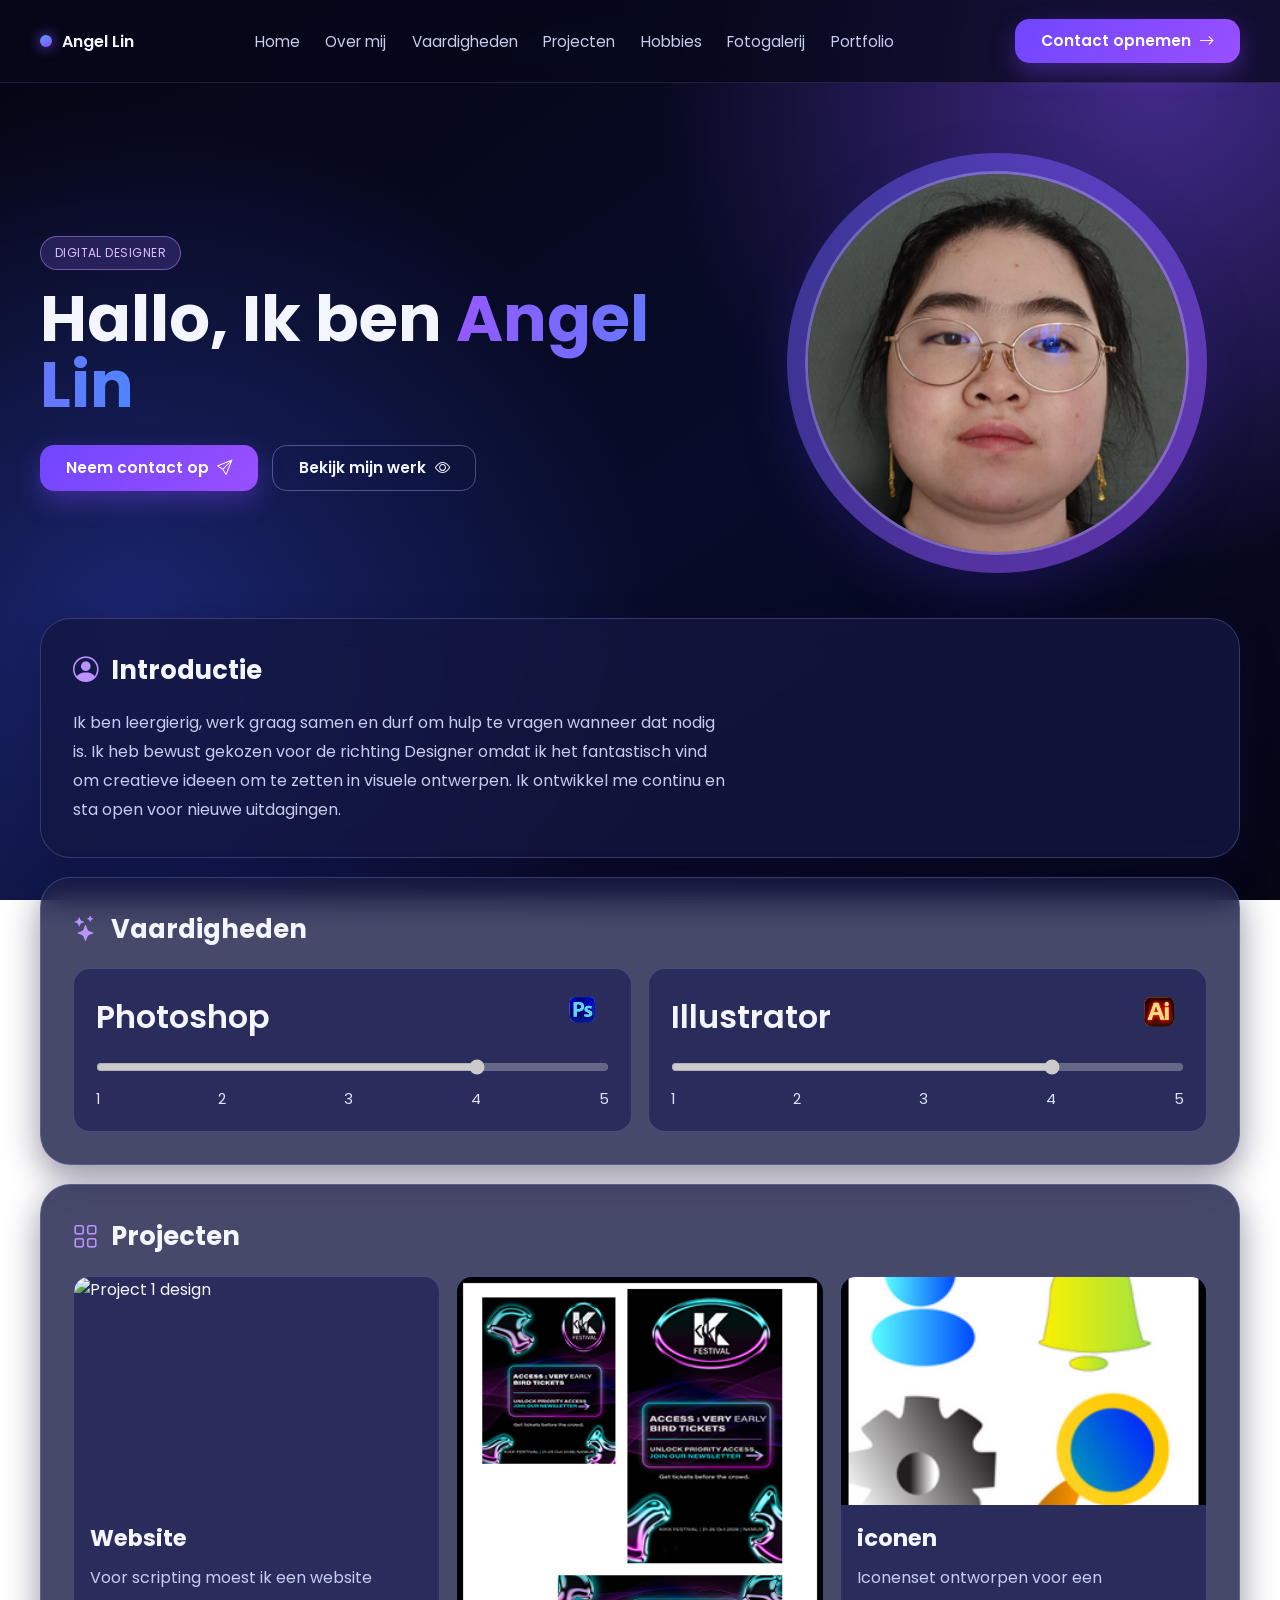
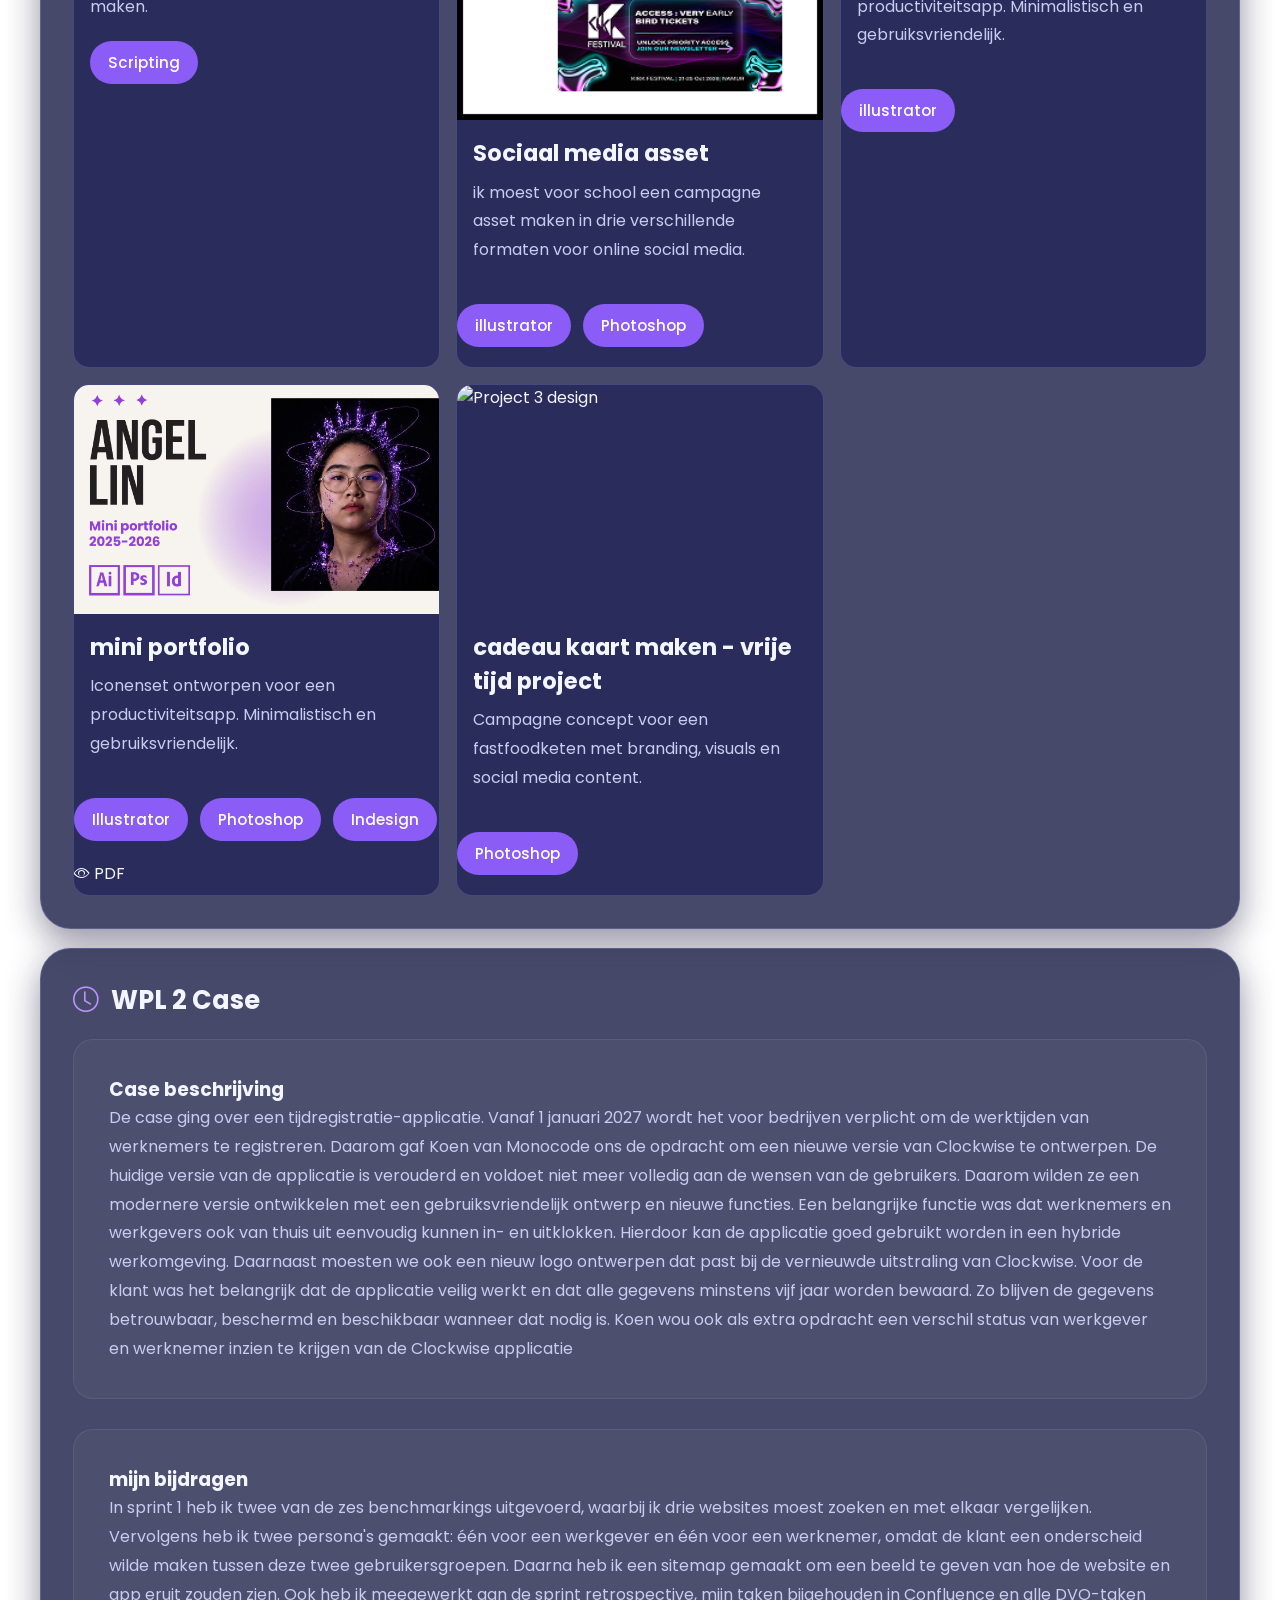
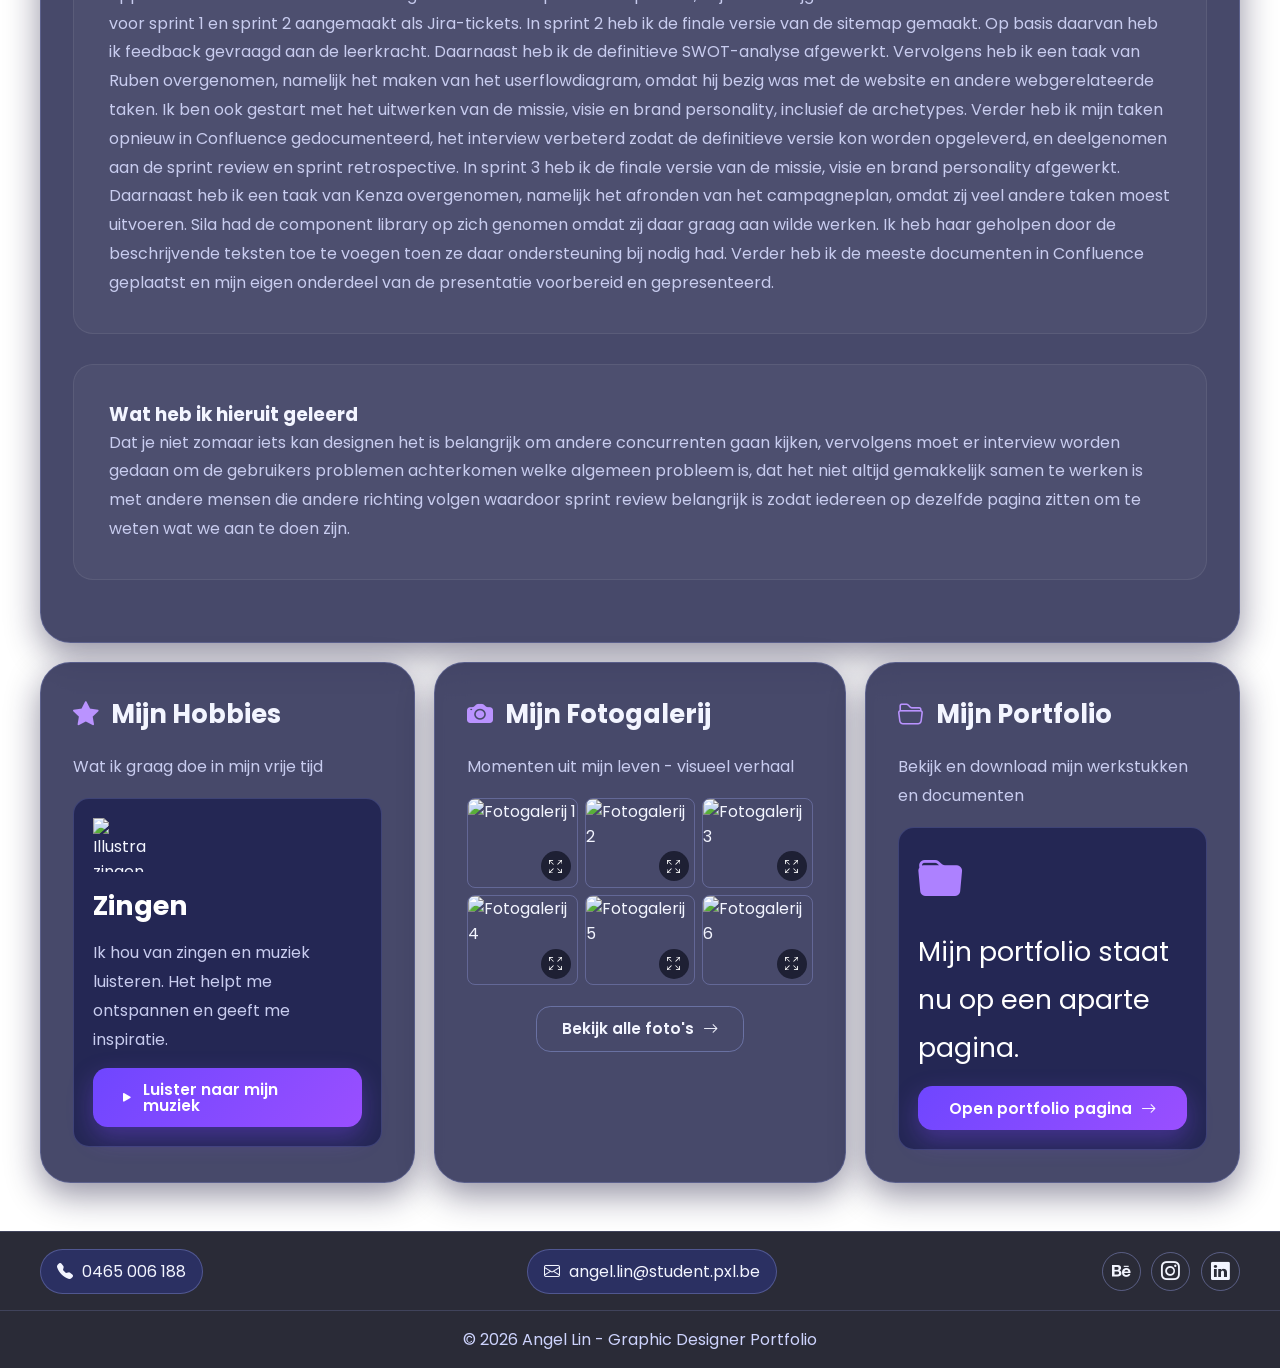
==== commit b1c407ca: "hele site veranderd" ====
--- a/Index.html
+++ b/Index.html
@@ -2,8 +2,9 @@
 <html lang="nl">
 <head>
     <meta charset="UTF-8">
-    <meta name="viewport" content="width=device-width, initial-scale=1">
+    <meta name="viewport" content="width=device-width, initial-scale=1, maximum-scale=5, user-scalable=yes">
     <meta name="description" content="Portfolio website van Angel Lin - Graphic Designer.">
+    <meta name="theme-color" content="#060818">
     <title>Angel Lin | Graphic Designer Portfolio</title>
     <link href="https://fonts.googleapis.com/css2?family=Poppins:wght@300;400;500;600;700;800&display=swap"
           rel="stylesheet">
@@ -163,10 +164,60 @@
     <section class="glass-card" id="WPL2">
         <div class="section-title-wrap">
             <h2><i class="bi bi-clock"></i> WPL 2 Case</h2>
+            <div class="case-card">
             <h3>Case beschrijving</h3>
             <p>
-                Ons project was over een tijdregistratie applicatie waar de klant naam is Koen
+                De case ging over een tijdregistratie-applicatie. Vanaf 1 januari 2027 wordt het voor bedrijven
+                verplicht om de werktijden van werknemers te registreren. Daarom gaf Koen van Monocode ons de opdracht
+                om een nieuwe versie van Clockwise te ontwerpen.
+
+                De huidige versie van de applicatie is verouderd en voldoet niet meer volledig aan de wensen van de
+                gebruikers. Daarom wilden ze een modernere versie ontwikkelen met een gebruiksvriendelijk ontwerp en
+                nieuwe functies. Een belangrijke functie was dat werknemers en werkgevers ook van thuis uit eenvoudig
+                kunnen in- en uitklokken. Hierdoor kan de applicatie goed gebruikt worden in een hybride werkomgeving.
+
+                Daarnaast moesten we ook een nieuw logo ontwerpen dat past bij de vernieuwde uitstraling van Clockwise.
+                Voor de klant was het belangrijk dat de applicatie veilig werkt en dat alle gegevens minstens vijf jaar
+                worden bewaard. Zo blijven de gegevens betrouwbaar, beschermd en beschikbaar wanneer dat nodig is.
+
+                Koen wou ook als extra opdracht een verschil status van werkgever en werknemer inzien te krijgen van de
+                Clockwise applicatie
             </p>
+        </div>
+
+        <div class="case-card">
+        <h3>mijn bijdragen</h3>
+        <p>In sprint 1 heb ik twee van de zes benchmarkings uitgevoerd, waarbij ik drie websites moest zoeken en met
+            elkaar vergelijken. Vervolgens heb ik twee persona's gemaakt: één voor een werkgever en één voor een
+            werknemer, omdat de klant een onderscheid wilde maken tussen deze twee gebruikersgroepen. Daarna heb ik een
+            sitemap gemaakt om een beeld te geven van hoe de website en app eruit zouden zien. Ook heb ik meegewerkt aan
+            de sprint retrospective, mijn taken bijgehouden in Confluence en alle DVO-taken voor sprint 1 en sprint 2
+            aangemaakt als Jira-tickets.
+
+            In sprint 2 heb ik de finale versie van de sitemap gemaakt. Op basis daarvan heb ik feedback gevraagd aan de
+            leerkracht. Daarnaast heb ik de definitieve SWOT-analyse afgewerkt. Vervolgens heb ik een taak van Ruben
+            overgenomen, namelijk het maken van het userflowdiagram, omdat hij bezig was met de website en andere
+            webgerelateerde taken. Ik ben ook gestart met het uitwerken van de missie, visie en brand personality,
+            inclusief de archetypes. Verder heb ik mijn taken opnieuw in Confluence gedocumenteerd, het interview
+            verbeterd zodat de definitieve versie kon worden opgeleverd, en deelgenomen aan de sprint review en sprint
+            retrospective.
+
+            In sprint 3 heb ik de finale versie van de missie, visie en brand personality afgewerkt. Daarnaast heb ik
+            een taak van Kenza overgenomen, namelijk het afronden van het campagneplan, omdat zij veel andere taken
+            moest uitvoeren. Sila had de component library op zich genomen omdat zij daar graag aan wilde werken. Ik heb
+            haar geholpen door de beschrijvende teksten toe te voegen toen ze daar ondersteuning bij nodig had. Verder
+            heb ik de meeste documenten in Confluence geplaatst en mijn eigen onderdeel van de presentatie voorbereid en
+            gepresenteerd.</p>
+        </div>
+
+        <div class="case-card">
+        <h3>Wat heb ik hieruit geleerd</h3>
+        <p>Dat je niet zomaar iets kan designen het is belangrijk om andere concurrenten gaan kijken, vervolgens moet er
+            interview worden gedaan om de gebruikers problemen achterkomen welke algemeen probleem is, dat het niet
+            altijd gemakkelijk samen te werken is met andere mensen die andere richting volgen waardoor sprint review
+            belangrijk is zodat iedereen op dezelfde pagina zitten om te weten wat we aan te doen zijn.</p>
+        </div>
+
         </div>
     </section>
 
@@ -257,7 +308,7 @@
         <div class="socials">
             <a href="#" aria-label="Behance"><i class="bi bi-behance"></i></a>
             <a href="#" aria-label="Instagram"><i class="bi bi-instagram"></i></a>
-            <a href="#" aria-label="LinkedIn"><i class="bi bi-linkedin"></i></a>
+            <a href="https://www.linkedin.com/in/angel-lin-2260a6410" aria-label="LinkedIn" target="_blank" rel="noopener"><i class="bi bi-linkedin"></i></a>
         </div>
     </div>
     <p class="footer-bottom">&copy; 2026 Angel Lin - Graphic Designer Portfolio</p>
--- a/index_css.css
+++ b/index_css.css
@@ -17,6 +17,8 @@
 
 html {
     scroll-behavior: smooth;
+    text-size-adjust: 100%;
+    -webkit-text-size-adjust: 100%;
 }
 
 body {
@@ -26,12 +28,21 @@
         radial-gradient(circle at 90% 8%, rgba(138, 79, 255, 0.45), transparent 35%),
         radial-gradient(circle at 10% 70%, rgba(65, 89, 255, 0.35), transparent 40%),
         linear-gradient(145deg, #050513 0%, #080c2a 55%, #050515 100%);
+    background-attachment: fixed;
     min-height: 100vh;
+    width: 100%;
+    overflow-x: hidden;
 }
 
 a {
     color: inherit;
     text-decoration: none;
+}
+
+img {
+    max-width: 100%;
+    height: auto;
+    display: block;
 }
 
 .container {
@@ -106,6 +117,9 @@
     padding: 0.88rem 1.6rem;
     cursor: pointer;
     transition: transform 0.2s ease, box-shadow 0.2s ease, border-color 0.2s ease;
+    touch-action: manipulation;
+    -webkit-tap-highlight-color: transparent;
+    min-height: 44px;
 }
 
 .btn {
@@ -173,8 +187,9 @@
 
 .hero p {
     color: var(--text-muted);
-    max-width: 680px;
+    max-width: 100%;
     line-height: 1.75;
+    word-wrap: break-word;
 }
 
 .hero-buttons {
@@ -310,6 +325,15 @@
     font-size: 0.92rem;
 }
 
+.case-card {
+    background: rgba(255,255,255,0.03);
+    border: 1px solid rgba(255,255,255,0.08);
+    border-radius: 20px;
+    padding: 35px;
+    margin-bottom: 30px;
+    word-wrap: break-word;
+    overflow-wrap: break-word;
+}
 .projects-grid {
     display: grid;
     grid-template-columns: repeat(3, minmax(0, 1fr));
@@ -343,7 +367,8 @@
     margin: 1.3rem auto 0;
     display: flex;
     width: fit-content;
-    min-width: 270px;
+    min-width: auto;
+    max-width: 100%;
 }
 
 .bottom-grid {
@@ -550,6 +575,7 @@
     display: flex;
     flex-direction: column;
     gap: 1.2rem;
+    min-height: 280px;
     transition: transform 0.3s ease, box-shadow 0.3s ease, border-color 0.3s ease;
 }
 
@@ -566,6 +592,9 @@
 
 .document-info {
     flex: 1;
+    display: flex;
+    flex-direction: column;
+    justify-content: space-between;
 }
 
 .document-info h3 {
@@ -609,6 +638,14 @@
     transform: translateY(-2px);
 }
 
+/* ==== LARGE DESKTOP (1400px and above) ==== */
+@media (max-width: 1400px) {
+    .container {
+        width: min(1200px, 94%);
+    }
+}
+
+/* ==== DESKTOP TO TABLET (1160px) ==== */
 @media (max-width: 1160px) {
     .hero,
     .intro,
@@ -621,6 +658,8 @@
 
     .hero {
         text-align: center;
+        gap: 1.5rem;
+        padding: 1.5rem 0 2rem;
     }
 
     .hero-buttons {
@@ -630,6 +669,15 @@
     .hero-image-wrap,
     .intro-image {
         justify-self: center;
+        width: min(320px, 90vw);
+    }
+
+    .hero h1 {
+        font-size: clamp(1.8rem, 4vw, 3.5rem);
+    }
+
+    .hero p {
+        max-width: 100%;
     }
 
     .project-content h3,
@@ -642,42 +690,776 @@
     .nav-links {
         display: none;
     }
-}
-
+
+    .navbar {
+        min-height: 70px;
+    }
+
+    .contact-btn {
+        padding: 0.72rem 1.2rem;
+        font-size: 0.9rem;
+    }
+
+    .gallery-grid {
+        grid-template-columns: repeat(2, minmax(0, 1fr));
+    }
+}
+
+/* ==== TABLET LANDSCAPE (1024px) ==== */
+@media (max-width: 1024px) {
+    .projects-grid {
+        grid-template-columns: repeat(2, minmax(0, 1fr));
+    }
+
+    .bottom-grid {
+        grid-template-columns: 1fr;
+    }
+
+    h2 {
+        font-size: clamp(1.4rem, 1.8vw, 1.9rem);
+    }
+
+    .badge {
+        font-size: 0.7rem;
+    }
+}
+
+/* ==== TABLET (900px) ==== */
 @media (max-width: 900px) {
     .portfolio-grid {
         grid-template-columns: repeat(2, minmax(0, 1fr));
     }
-}
-
-@media (max-width: 700px) {
+
+    .projects-grid {
+        grid-template-columns: 1fr;
+    }
+
+    .container {
+        width: min(100%, 96%);
+    }
+
     .page-content {
-        padding-top: 1.5rem;
+        padding: 1.5rem 0 1rem;
+    }
+
+    .glass-card {
+        padding: 1.5rem;
+        border-radius: 1.5rem;
+    }
+
+    .hero-image-wrap {
+        width: min(280px, 85vw);
+    }
+
+    .btn,
+    .btn-outline {
+        padding: 0.8rem 1.4rem;
+        font-size: 0.9rem;
+    }
+
+    .skill-top h3 {
+        font-size: 1.1rem;
+    }
+
+    .skill-top img {
+        width: 44px;
+        height: 44px;
+    }
+
+    .portfolio-document-card {
+        padding: 1.5rem;
+    }
+
+    .document-icon {
+        font-size: 2.4rem;
+    }
+
+    .document-info h3 {
+        font-size: 1.15rem;
+    }
+
+    .gallery-grid {
+        grid-template-columns: repeat(2, minmax(0, 1fr));
+        gap: 0.35rem;
+    }
+
+    .footer-top {
+        justify-content: center;
+        flex-direction: column;
+        gap: 0.5rem;
+    }
+
+    .footer-top > a {
+        width: fit-content;
+        padding: 0.5rem 0.9rem;
+        font-size: 0.9rem;
+    }
+}
+
+/* ==== SMALL TABLET / LARGE MOBILE (768px) ==== */
+@media (max-width: 768px) {
+    .navbar {
+        min-height: 65px;
+        gap: 0.5rem;
+    }
+
+    .logo {
+        gap: 0.4rem;
+        font-size: 0.95rem;
+    }
+
+    .dot {
+        width: 10px;
+        height: 10px;
+    }
+
+    .contact-btn {
+        padding: 0.65rem 1rem;
+        font-size: 0.85rem;
+    }
+
+    .contact-btn i {
+        display: none;
+    }
+
+    .page-content {
+        padding: 1rem 0 0.8rem;
+    }
+
+    .hero {
+        padding: 1.2rem 0 1.5rem;
+    }
+
+    .hero h1 {
+        font-size: clamp(1.5rem, 3.5vw, 2.5rem);
+        margin: 0.8rem 0;
+    }
+
+    .badge {
+        padding: 0.35rem 0.7rem;
+        font-size: 0.65rem;
+    }
+
+    .hero-buttons {
+        gap: 0.7rem;
+        margin-top: 1.2rem;
+    }
+
+    .btn,
+    .btn-outline {
+        padding: 0.7rem 1.2rem;
+        font-size: 0.85rem;
+        border-radius: 0.8rem;
+    }
+
+    .btn i,
+    .btn-outline i {
+        font-size: 0.9rem;
     }
 
     .glass-card {
         padding: 1.2rem;
+        margin-bottom: 0.9rem;
+        border-radius: 1.3rem;
+    }
+
+    h2 {
+        font-size: clamp(1.3rem, 1.6vw, 1.7rem);
+        margin-bottom: 1rem;
+        gap: 0.5rem;
+    }
+
+    h2 i {
+        font-size: 1.3rem;
+    }
+
+    .skills-grid {
+        gap: 0.8rem;
+    }
+
+    .skill-card {
+        padding: 1.1rem;
+        border-radius: 0.9rem;
+    }
+
+    .skill-top h3 {
+        font-size: 1rem;
+    }
+
+    .section-title-wrap p,
+    .small-text,
+    .project-content p,
+    .inner-panel p {
+        font-size: 0.9rem;
+        line-height: 1.6;
+    }
+
+    .project-tags {
+        gap: 8px;
+        margin: 12px 0;
+    }
+
+    .project-tags span {
+        padding: 8px 14px;
+        font-size: 0.85rem;
+    }
+
+    .projects-grid {
+        gap: 0.8rem;
+    }
+
+    .project-card {
+        border-radius: 0.9rem;
+    }
+
+    .project-image {
+        aspect-ratio: 16 / 12;
+    }
+
+    .project-content {
+        padding: 0.9rem;
+    }
+
+    .project-content h3 {
+        font-size: 1.1rem;
+        margin-bottom: 0.45rem;
+    }
+
+    .portfolio-grid {
+        grid-template-columns: 1fr;
+        gap: 1.2rem;
+    }
+
+    .portfolio-document-card {
+        padding: 1.3rem;
+        gap: 1rem;
+    }
+
+    .document-icon {
+        font-size: 2.2rem;
+    }
+
+    .document-info h3 {
+        font-size: 1.1rem;
+        margin-bottom: 0.25rem;
+    }
+
+    .btn-doc {
+        width: 38px;
+        height: 38px;
+        font-size: 1rem;
+    }
+
+    .gallery-grid {
+        grid-template-columns: repeat(2, minmax(0, 1fr));
+        gap: 0.3rem;
+        margin-bottom: 0.8rem;
+    }
+
+    .gallery-image {
+        height: 80px;
+    }
+
+    .gallery-btn-expand {
+        width: 28px;
+        height: 28px;
+        font-size: 0.8rem;
+    }
+
+    .wide-btn {
+        min-width: 240px;
+        margin: 1rem auto 0;
+    }
+
+    .hobby-image {
+        width: 48px;
+        height: 48px;
+    }
+
+    .hobby-panel h3 {
+        font-size: 1.3rem;
+    }
+
+    .footer-bottom {
+        padding: 0.8rem;
+        font-size: 0.85rem;
+    }
+
+    .socials {
+        gap: 0.5rem;
+    }
+
+    .socials a {
+        width: 2.2rem;
+        height: 2.2rem;
+        font-size: 1rem;
+    }
+}
+
+/* ==== MOBILE (600px) ==== */
+@media (max-width: 600px) {
+    .container {
+        width: min(100%, 97%);
+    }
+
+    .site-header {
+        border-bottom: 1px solid rgba(200, 207, 255, 0.08);
+    }
+
+    .navbar {
+        min-height: 60px;
+        gap: 0.3rem;
+        flex-wrap: wrap;
+    }
+
+    .logo {
+        font-size: 0.9rem;
     }
 
     .contact-btn {
-        padding: 0.72rem 1rem;
+        padding: 0.6rem 0.9rem;
+        font-size: 0.8rem;
+        border-radius: 0.8rem;
+    }
+
+    .page-content {
+        padding: 0.8rem 0 0.6rem;
+    }
+
+    .hero {
+        padding: 1rem 0 1.3rem;
+        gap: 1.2rem;
+    }
+
+    .hero h1 {
+        font-size: clamp(1.3rem, 3vw, 2rem);
+        margin: 0.6rem 0;
+        line-height: 1.1;
+    }
+
+    .hero h1 span {
+        display: block;
+    }
+
+    .hero p {
+        font-size: 0.9rem;
+        line-height: 1.5;
+        max-width: 100%;
+    }
+
+    .badge {
+        padding: 0.3rem 0.6rem;
+        font-size: 0.6rem;
+        letter-spacing: 0.02em;
+    }
+
+    .hero-buttons {
+        flex-direction: column;
+        gap: 0.6rem;
+        margin-top: 1rem;
+    }
+
+    .btn,
+    .btn-outline {
+        width: 100%;
+        padding: 0.65rem 1rem;
+        font-size: 0.8rem;
+        border-radius: 0.7rem;
+    }
+
+    .glass-card {
+        padding: 1rem;
+        margin-bottom: 0.8rem;
+        border-radius: 1.1rem;
+        backdrop-filter: blur(10px);
+    }
+
+    h2 {
+        font-size: clamp(1.2rem, 1.4vw, 1.5rem);
+        margin-bottom: 0.9rem;
+        gap: 0.4rem;
+    }
+
+    h2 i {
+        font-size: 1.1rem;
+    }
+
+    .intro {
+        gap: 1.2rem;
+    }
+
+    .hero-image-wrap,
+    .intro-image {
+        width: min(240px, 80vw);
+    }
+
+    .skills-grid {
+        grid-template-columns: 1fr;
+        gap: 0.7rem;
+    }
+
+    .skill-card {
+        padding: 1rem;
+        border-radius: 0.8rem;
+    }
+
+    .skill-top {
+        gap: 0.7rem;
+    }
+
+    .skill-top h3 {
+        font-size: 0.95rem;
+        margin: 0;
+    }
+
+    .skill-top img {
+        width: 40px;
+        height: 40px;
+    }
+
+    .skill-scale {
+        font-size: 0.8rem;
+        margin-top: 0.35rem;
+    }
+
+    .projects-grid {
+        grid-template-columns: 1fr;
+        gap: 0.7rem;
+    }
+
+    .project-card {
+        border-radius: 0.8rem;
+    }
+
+    .project-image {
+        aspect-ratio: 16 / 14;
+        height: auto;
+    }
+
+    .project-content {
+        padding: 0.8rem;
+    }
+
+    .project-content h3 {
+        font-size: 1rem;
+        margin-bottom: 0.3rem;
+    }
+
+    .project-content p {
+        font-size: 0.85rem;
+    }
+
+    .project-tags {
+        gap: 6px;
+        margin: 10px 0;
+    }
+
+    .project-tags span {
+        padding: 6px 12px;
+        font-size: 0.75rem;
+        border-radius: 999px;
+    }
+
+    .btn-download {
+        padding: 0.5rem 0.9rem;
+        font-size: 0.75rem;
+    }
+
+    .portfolio-grid {
+        grid-template-columns: 1fr;
+        gap: 1rem;
+    }
+
+    .portfolio-document-card {
+        padding: 1.2rem;
+        gap: 0.9rem;
+    }
+
+    .portfolio-document-card:hover {
+        transform: translateY(-2px);
+    }
+
+    .document-icon {
+        font-size: 2rem;
+    }
+
+    .document-info h3 {
+        font-size: 1rem;
+        margin-bottom: 0.2rem;
+    }
+
+    .document-info p {
+        font-size: 0.85rem;
+    }
+
+    .document-actions {
+        gap: 0.6rem;
+    }
+
+    .btn-doc {
+        width: 36px;
+        height: 36px;
+        font-size: 0.95rem;
+    }
+
+    .gallery-grid {
+        grid-template-columns: repeat(2, minmax(0, 1fr));
+        gap: 0.25rem;
+        margin-bottom: 0.7rem;
+    }
+
+    .gallery-image {
+        height: 70px;
+    }
+
+    .gallery-btn-expand {
+        width: 26px;
+        height: 26px;
+        right: 0.25rem;
+        bottom: 0.25rem;
+    }
+
+    .gallery-btn-expand i {
+        font-size: 0.75rem;
+    }
+
+    .wide-btn {
+        min-width: auto;
+        max-width: 100%;
+        margin: 0.9rem auto 0;
+    }
+
+    .bottom-grid {
+        gap: 0.9rem;
+    }
+
+    .inner-panel {
+        background: rgba(27, 31, 79, 0.6);
+        border-radius: 0.9rem;
+        padding: 1rem;
+    }
+
+    .hobby-image {
+        width: 44px;
+        height: 44px;
+    }
+
+    .hobby-panel h3 {
+        font-size: 1.1rem;
+    }
+
+    .hobby-panel p {
+        font-size: 0.9rem;
+    }
+
+    .folder-icon {
+        font-size: 2.3rem;
+    }
+
+    .site-footer {
+        margin-top: 1rem;
     }
 
     .footer-top {
+        min-height: auto;
+        padding: 0.8rem 0;
+        flex-direction: column;
+        gap: 0.45rem;
+    }
+
+    .footer-top > a {
+        width: 100%;
+        text-align: center;
+        padding: 0.5rem 0.8rem;
+        font-size: 0.85rem;
         justify-content: center;
     }
 
+    .socials {
+        justify-content: center;
+        gap: 0.4rem;
+    }
+
+    .socials a {
+        width: 2rem;
+        height: 2rem;
+        font-size: 0.95rem;
+    }
+
+    .footer-bottom {
+        padding: 0.7rem 0.5rem;
+        font-size: 0.8rem;
+    }
+
+    .lightbox-image {
+        max-width: min(95vw, 1000px);
+        max-height: 75vh;
+        border-radius: 0.6rem;
+    }
+
+    .lightbox-close,
     .lightbox-prev,
     .lightbox-next {
-        top: auto;
-        bottom: 26px;
+        width: 40px;
+        height: 40px;
+        font-size: 1rem;
+    }
+
+    .lightbox-close {
+        top: 12px;
+        right: 12px;
     }
 
     .lightbox-prev {
-        left: 16px;
+        bottom: 24px;
+        left: 12px;
     }
 
     .lightbox-next {
-        right: 16px;
-    }
+        bottom: 24px;
+        right: 12px;
+    }
+
+    .lightbox-counter {
+        bottom: 20px;
+        padding: 0.3rem 0.7rem;
+        font-size: 0.8rem;
+    }
+}
+
+/* ==== SMALL MOBILE (480px) ==== */
+@media (max-width: 480px) {
+    .navbar {
+        flex-wrap: wrap;
+        min-height: auto;
+        padding: 0.5rem 0;
+    }
+
+    .logo {
+        font-size: 0.85rem;
+        flex: 1;
+    }
+
+    .contact-btn {
+        flex: 1;
+        min-width: 120px;
+        white-space: normal;
+    }
+
+    .hero h1 {
+        font-size: clamp(1.2rem, 2.8vw, 1.8rem);
+        margin: 0.4rem 0;
+    }
+
+    .hero p {
+        font-size: 0.85rem;
+    }
+
+    .btn,
+    .btn-outline {
+        font-size: 0.75rem;
+        padding: 0.6rem 0.95rem;
+    }
+
+    h2 {
+        font-size: clamp(1.1rem, 1.3vw, 1.4rem);
+    }
+
+    .project-tags span {
+        padding: 5px 10px;
+        font-size: 0.7rem;
+    }
+
+    .document-info h3 {
+        font-size: 0.95rem;
+    }
+
+    .hobby-panel h3 {
+        font-size: 1rem;
+    }
+
+    .gallery-grid {
+        gap: 0.2rem;
+    }
+
+    .gallery-image {
+        height: 60px;
+    }
+
+    .case-card h3 {
+        font-size: 1.05rem;
+        margin-bottom: 0.5rem;
+    }
+
+    .case-card p {
+        font-size: 0.85rem;
+        line-height: 1.5;
+        word-wrap: break-word;
+        overflow-wrap: break-word;
+    }
+}
+
+/* ==== EXTRA SMALL DEVICES (375px) ==== */
+@media (max-width: 375px) {
+    .container {
+        width: 98%;
+    }
+
+    .navbar {
+        padding: 0.3rem 0;
+    }
+
+    .logo {
+        font-size: 0.8rem;
+    }
+
+    .contact-btn {
+        padding: 0.5rem 0.8rem;
+        font-size: 0.7rem;
+    }
+
+    .hero h1 {
+        font-size: clamp(1.1rem, 2.5vw, 1.6rem);
+    }
+
+    .hero p {
+        font-size: 0.8rem;
+    }
+
+    h2 {
+        font-size: clamp(1rem, 1.2vw, 1.3rem);
+    }
+
+    .btn,
+    .btn-outline {
+        padding: 0.55rem 0.9rem;
+        font-size: 0.7rem;
+    }
+
+    .glass-card {
+        padding: 0.9rem;
+        border-radius: 1rem;
+    }
+
+    .project-tags span {
+        padding: 4px 9px;
+        font-size: 0.65rem;
+    }
+
+    .case-card {
+        padding: 0.9rem;
+        margin-bottom: 0.8rem;
+        border-radius: 1rem;
+    }
+
+    .case-card h3 {
+        font-size: 1rem;
+        margin-bottom: 0.4rem;
+    }
+
+    .case-card p {
+        font-size: 0.8rem;
+        line-height: 1.4;
+    }
+
 }
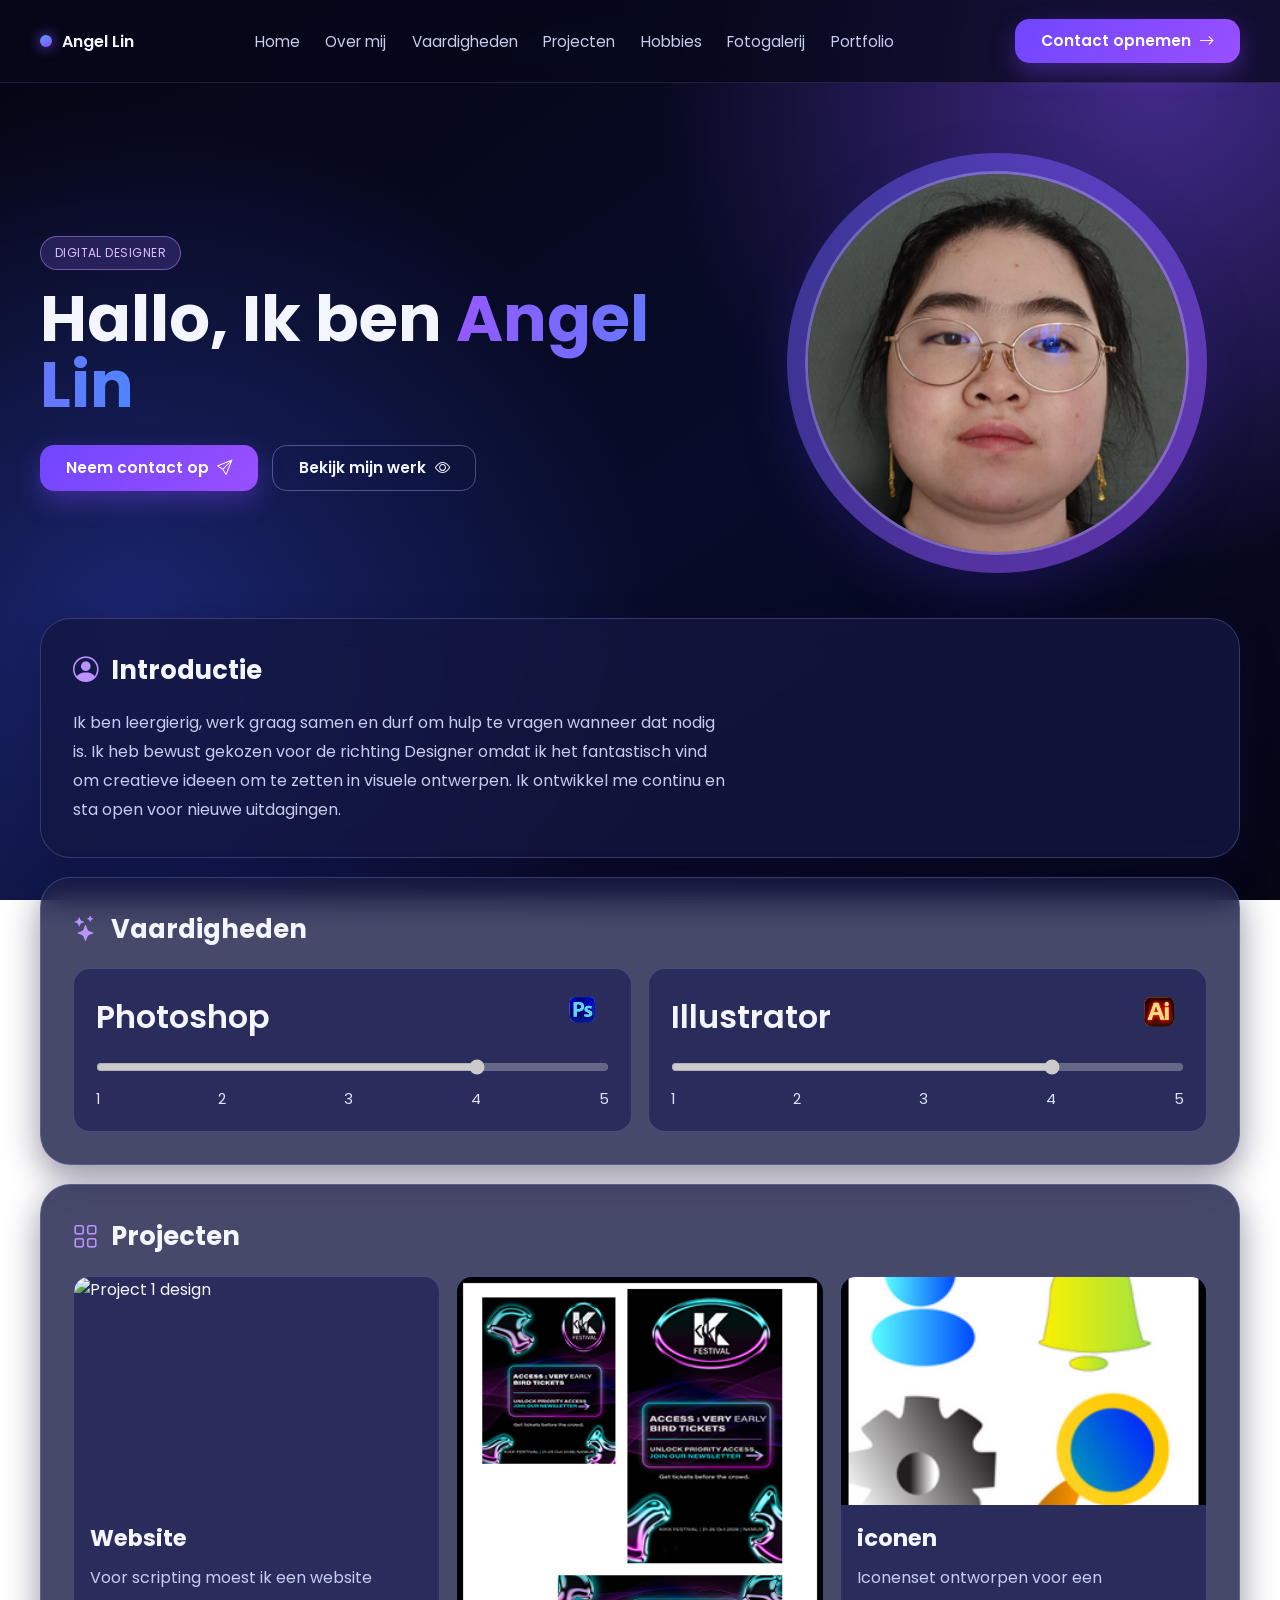
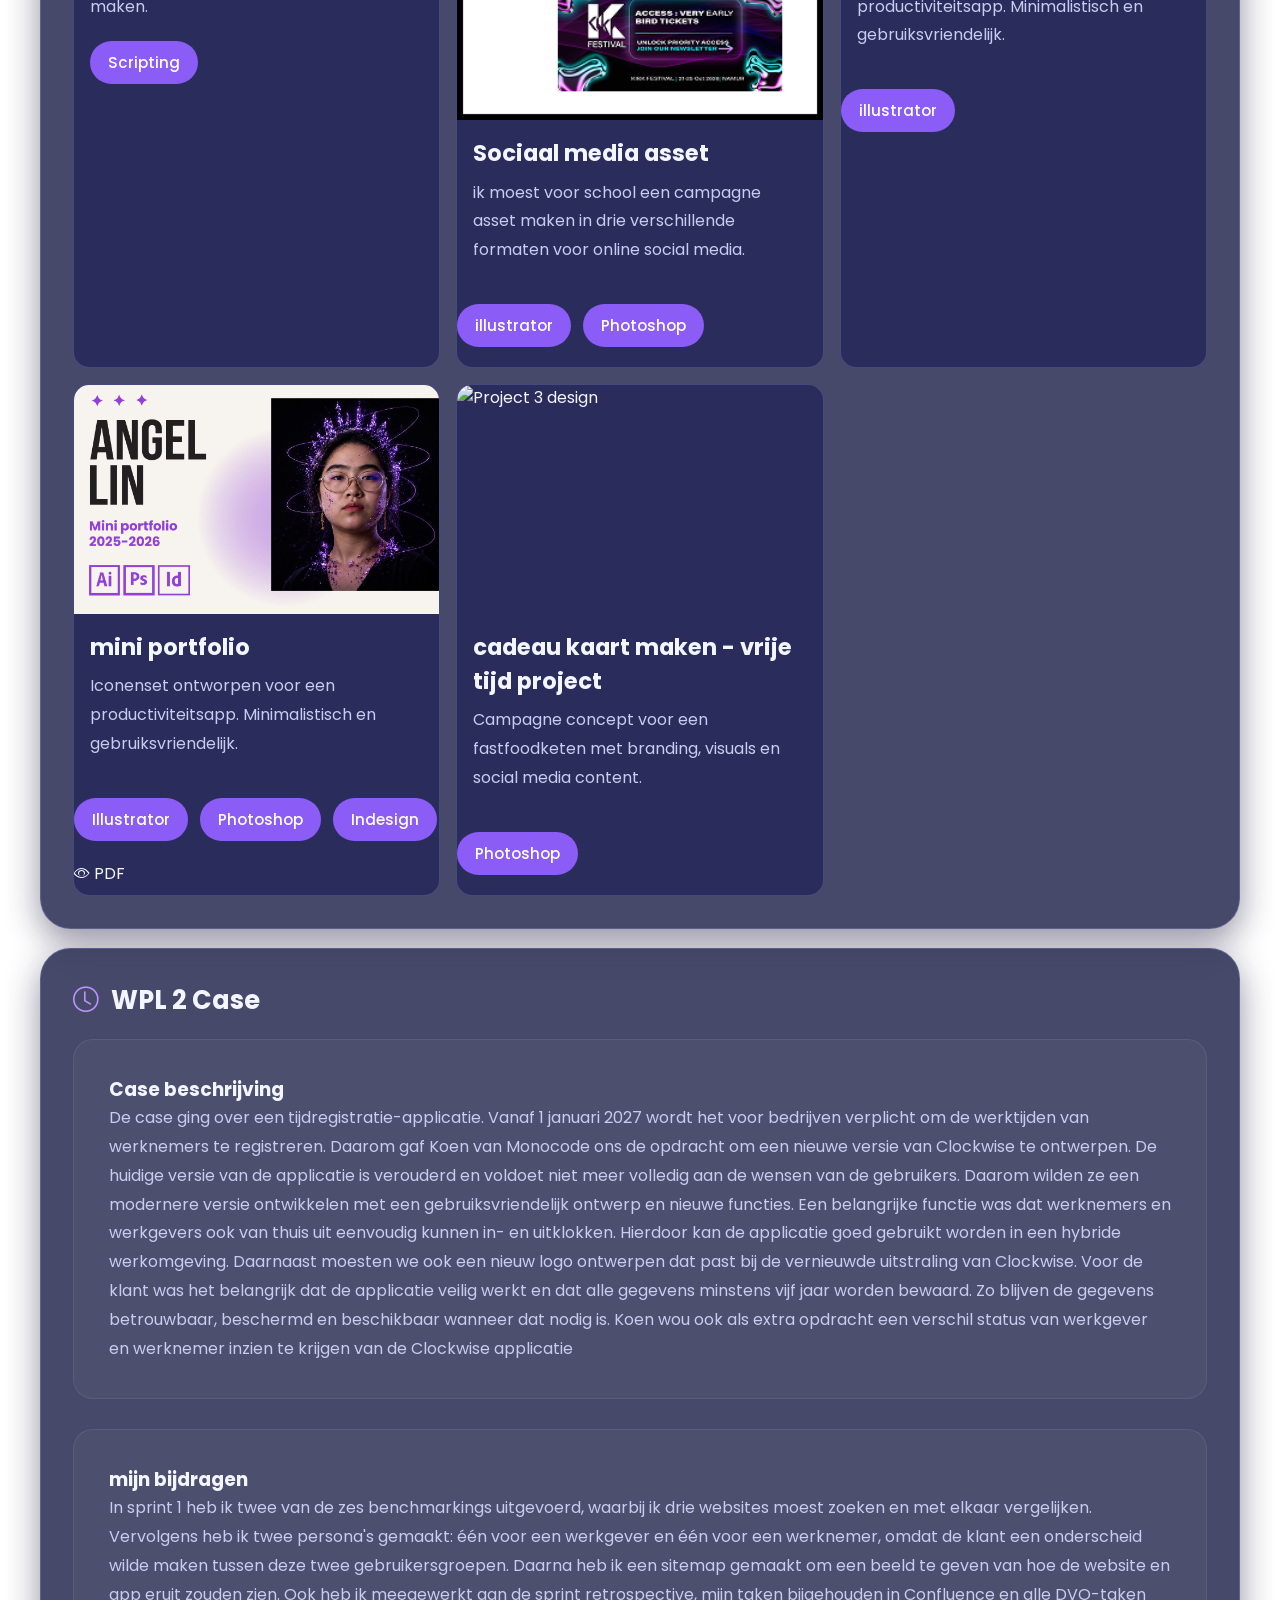
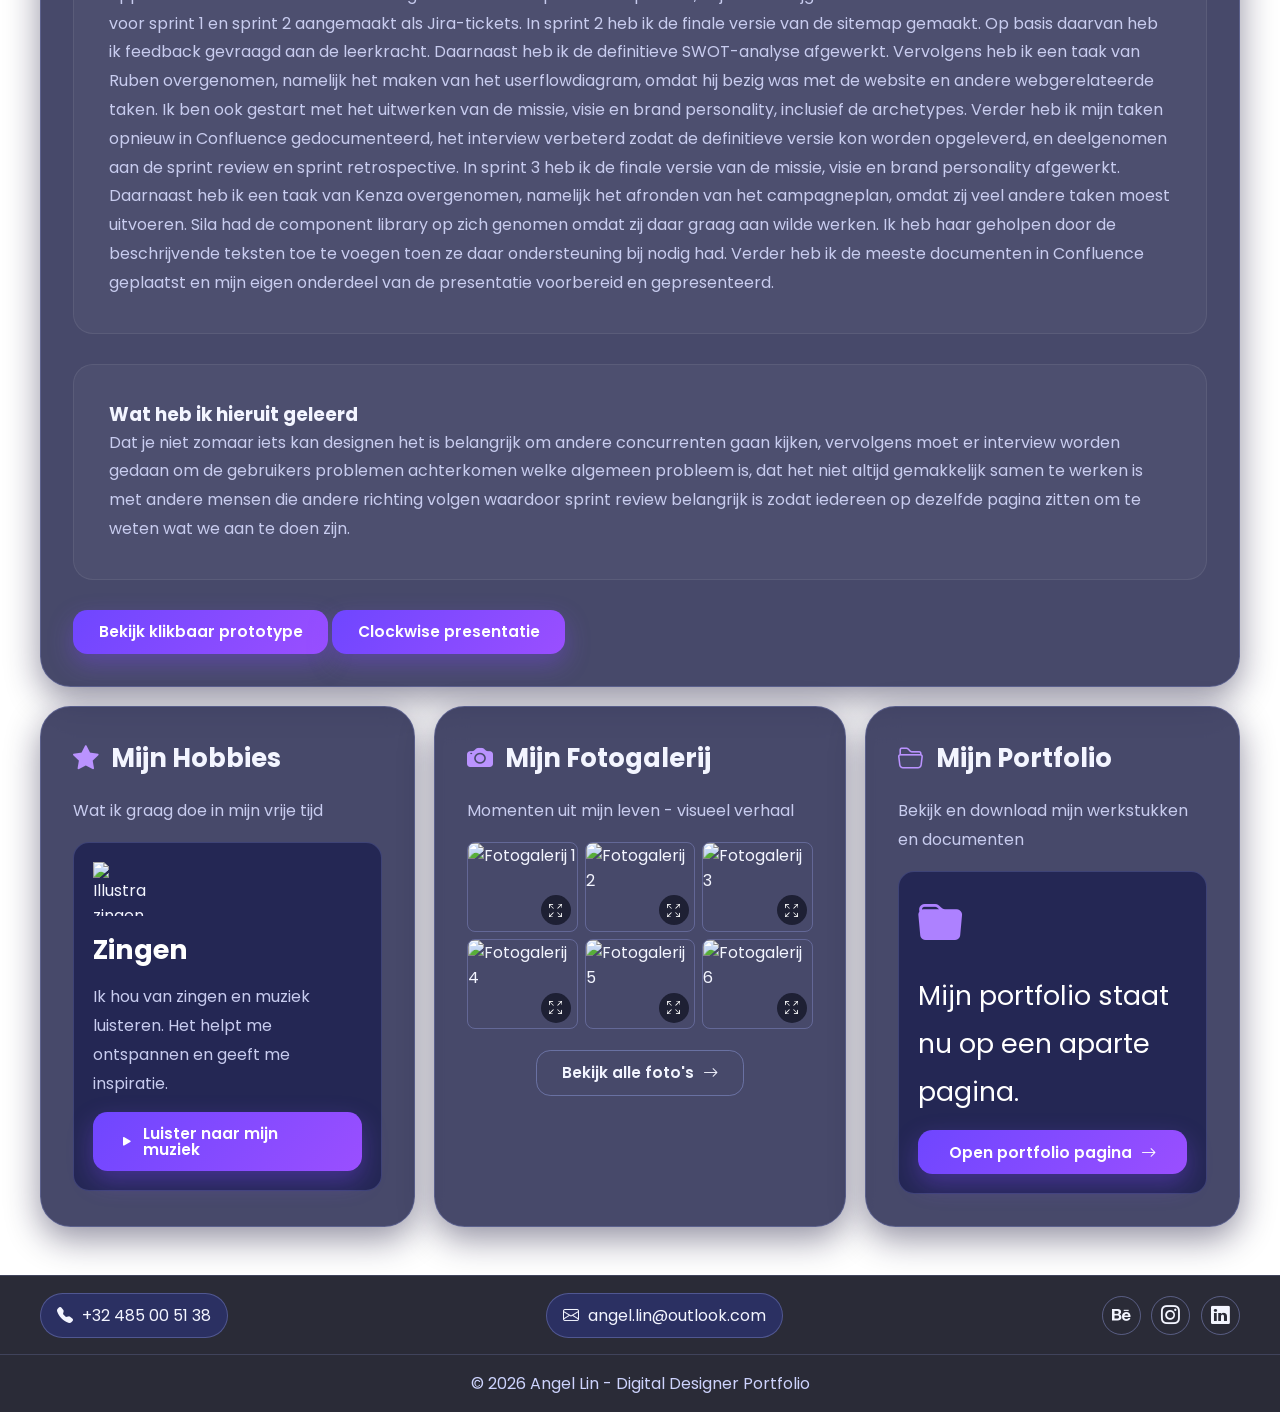
==== commit c9349e50: "protfolio veranderd" ====
--- a/Index.html
+++ b/Index.html
@@ -5,7 +5,7 @@
     <meta name="viewport" content="width=device-width, initial-scale=1, maximum-scale=5, user-scalable=yes">
     <meta name="description" content="Portfolio website van Angel Lin - Graphic Designer.">
     <meta name="theme-color" content="#060818">
-    <title>Angel Lin | Graphic Designer Portfolio</title>
+    <title>Angel Lin | Digital Designer Portfolio</title>
     <link href="https://fonts.googleapis.com/css2?family=Poppins:wght@300;400;500;600;700;800&display=swap"
           rel="stylesheet">
     <link href="https://cdn.jsdelivr.net/npm/bootstrap-icons@1.11.3/font/bootstrap-icons.min.css" rel="stylesheet">
@@ -218,6 +218,14 @@
             belangrijk is zodat iedereen op dezelfde pagina zitten om te weten wat we aan te doen zijn.</p>
         </div>
 
+        <a class="btn" href="https://confdigi.pxl.be/spaces/2526WPL2T10/pages/123208759/klikbaar+prototype?focusedCommentId=123210935#comment-123210935" target="_blank" rel="noopener">
+            Bekijk klikbaar prototype
+
+        </a>
+        <a class="btn" href="wpl_2_foto's/Story.pdf" target="_blank" rel="noopener">
+            Clockwise presentatie
+
+        </a>
         </div>
     </section>
 
@@ -229,7 +237,7 @@
                 <img src="hobby/hobby-zingen.png" alt="Illustratie zingen" class="hobby-image">
                 <h3>Zingen</h3>
                 <p>Ik hou van zingen en muziek luisteren. Het helpt me ontspannen en geeft me inspiratie.</p>
-                <a class="btn" href="https://open.spotify.com" target="_blank" rel="noopener">
+                <a class="btn" href="https://www.wesingapp.com/portal/personal?muid=609c95802c2d34883d4c" target="_blank" rel="noopener">
                     <i class="bi bi-play-fill"></i>
                     Luister naar mijn muziek
                 </a>
@@ -303,15 +311,15 @@
 
 <footer class="site-footer" id="footer">
     <div class="container footer-top">
-        <a href="tel:0465006188"><i class="bi bi-telephone-fill"></i> 0465 006 188</a>
-        <a href="mailto:angel.lin@student.pxl.be"><i class="bi bi-envelope"></i> angel.lin@student.pxl.be</a>
+        <a href="tel:0465006188"><i class="bi bi-telephone-fill"></i> +32 485 00 51 38</a>
+        <a href="mailto:angel.lin@outlook.com"><i class="bi bi-envelope"></i> angel.lin@outlook.com </a>
         <div class="socials">
             <a href="#" aria-label="Behance"><i class="bi bi-behance"></i></a>
             <a href="#" aria-label="Instagram"><i class="bi bi-instagram"></i></a>
             <a href="https://www.linkedin.com/in/angel-lin-2260a6410" aria-label="LinkedIn" target="_blank" rel="noopener"><i class="bi bi-linkedin"></i></a>
         </div>
     </div>
-    <p class="footer-bottom">&copy; 2026 Angel Lin - Graphic Designer Portfolio</p>
+    <p class="footer-bottom">&copy; 2026 Angel Lin - Digital Designer Portfolio</p>
 </footer>
 
 <div class="lightbox" id="lightbox" aria-hidden="true">
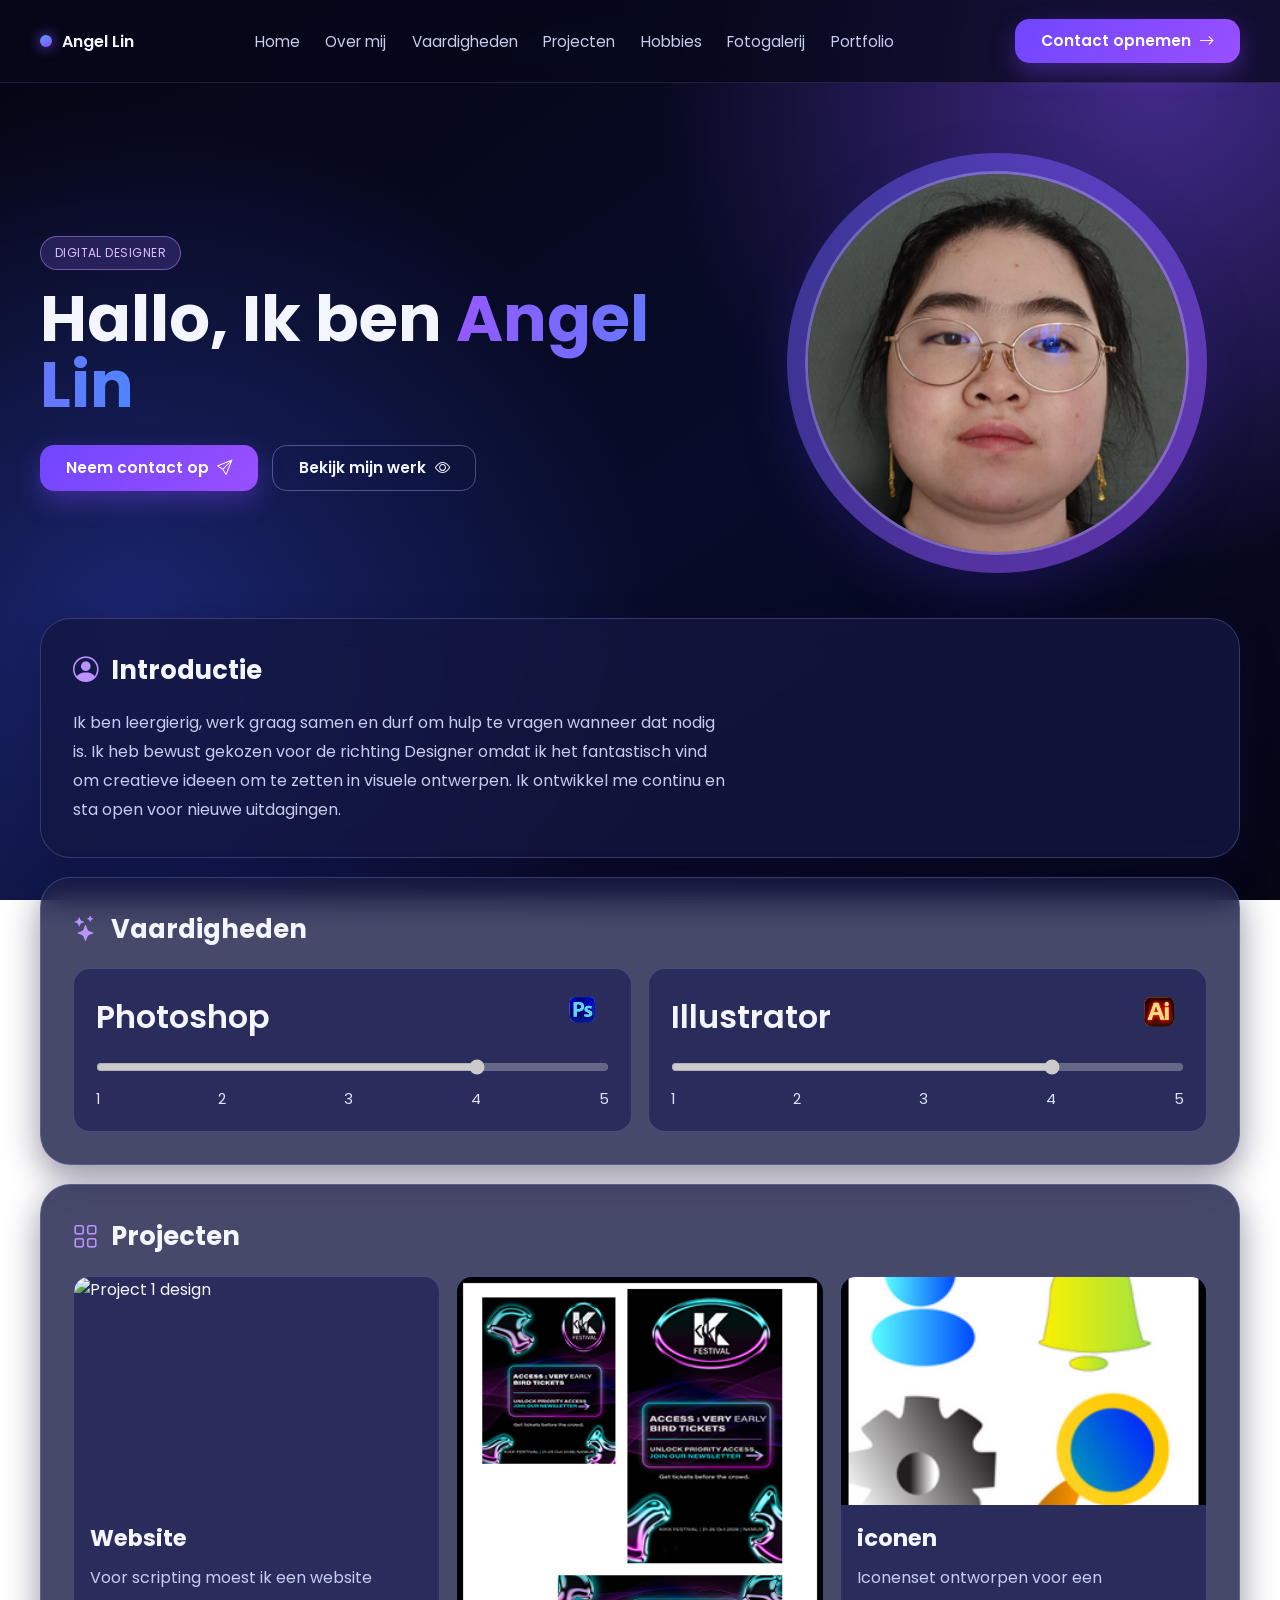
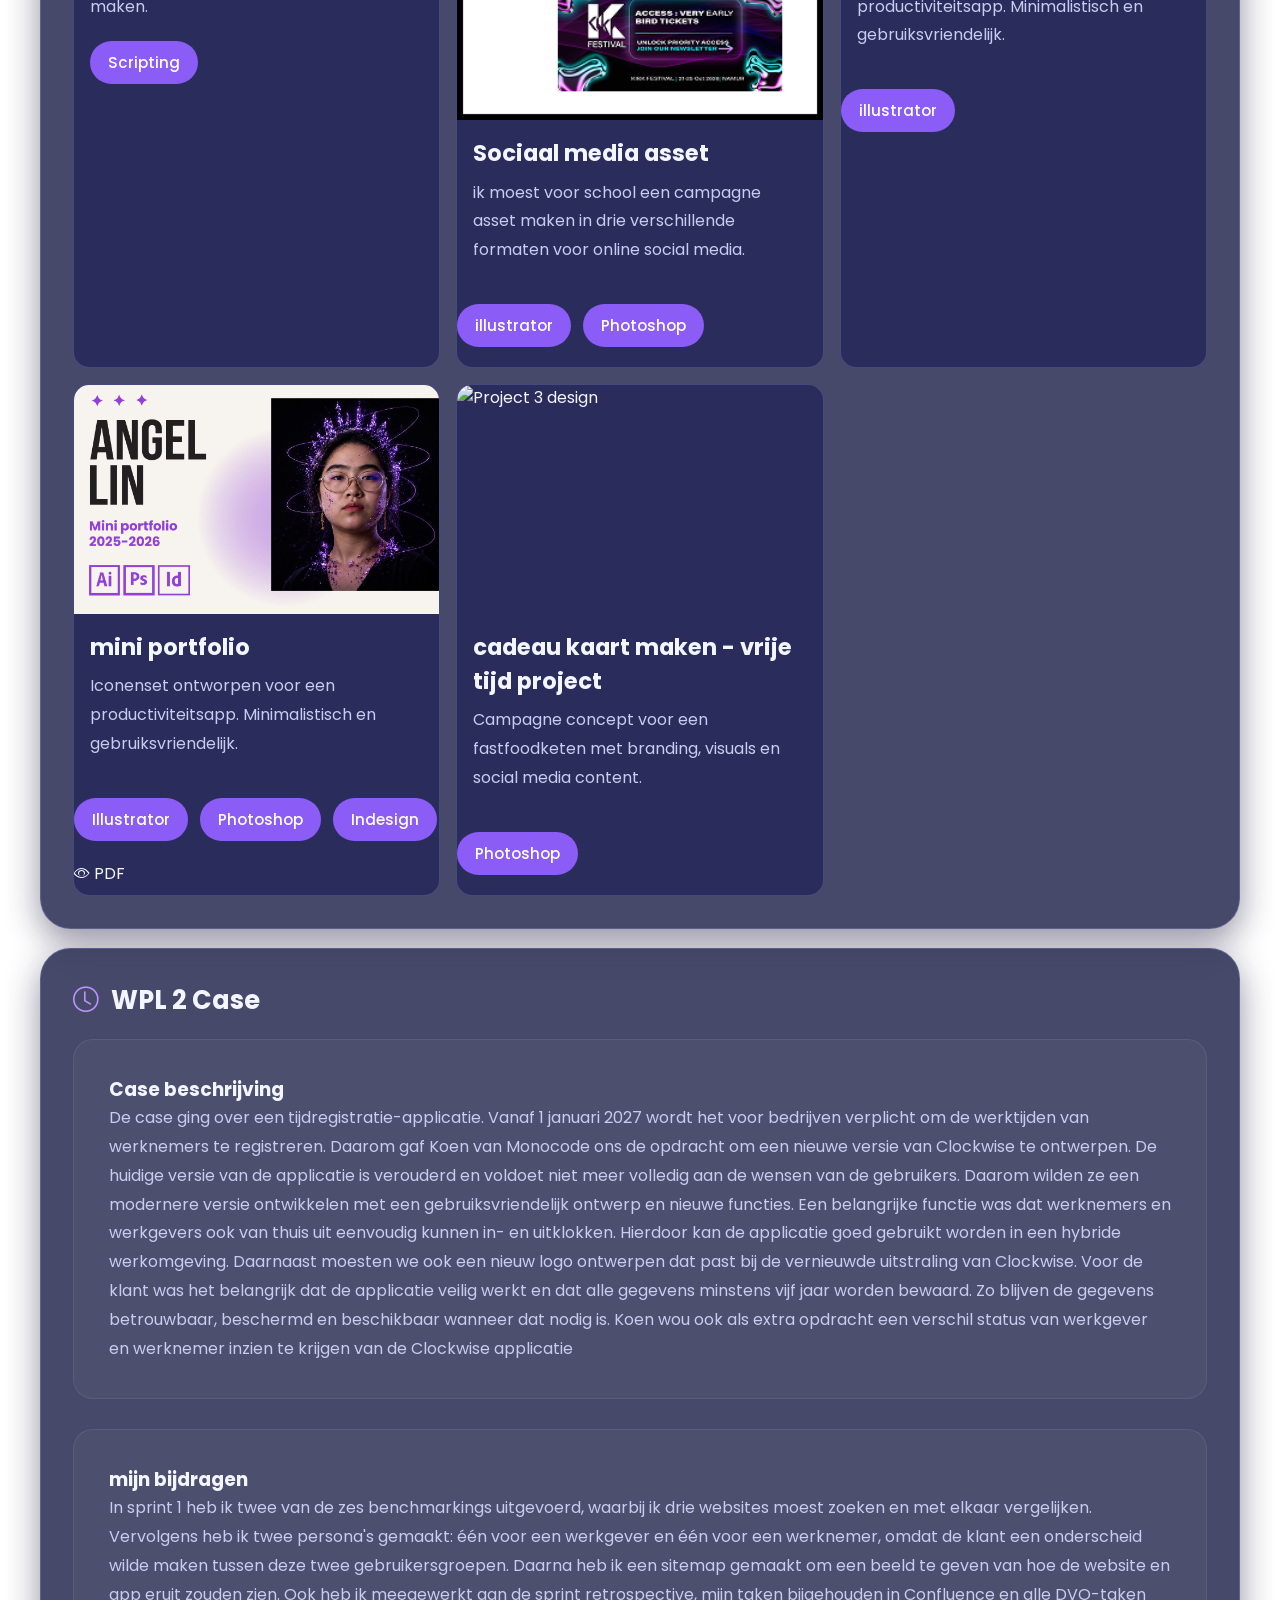
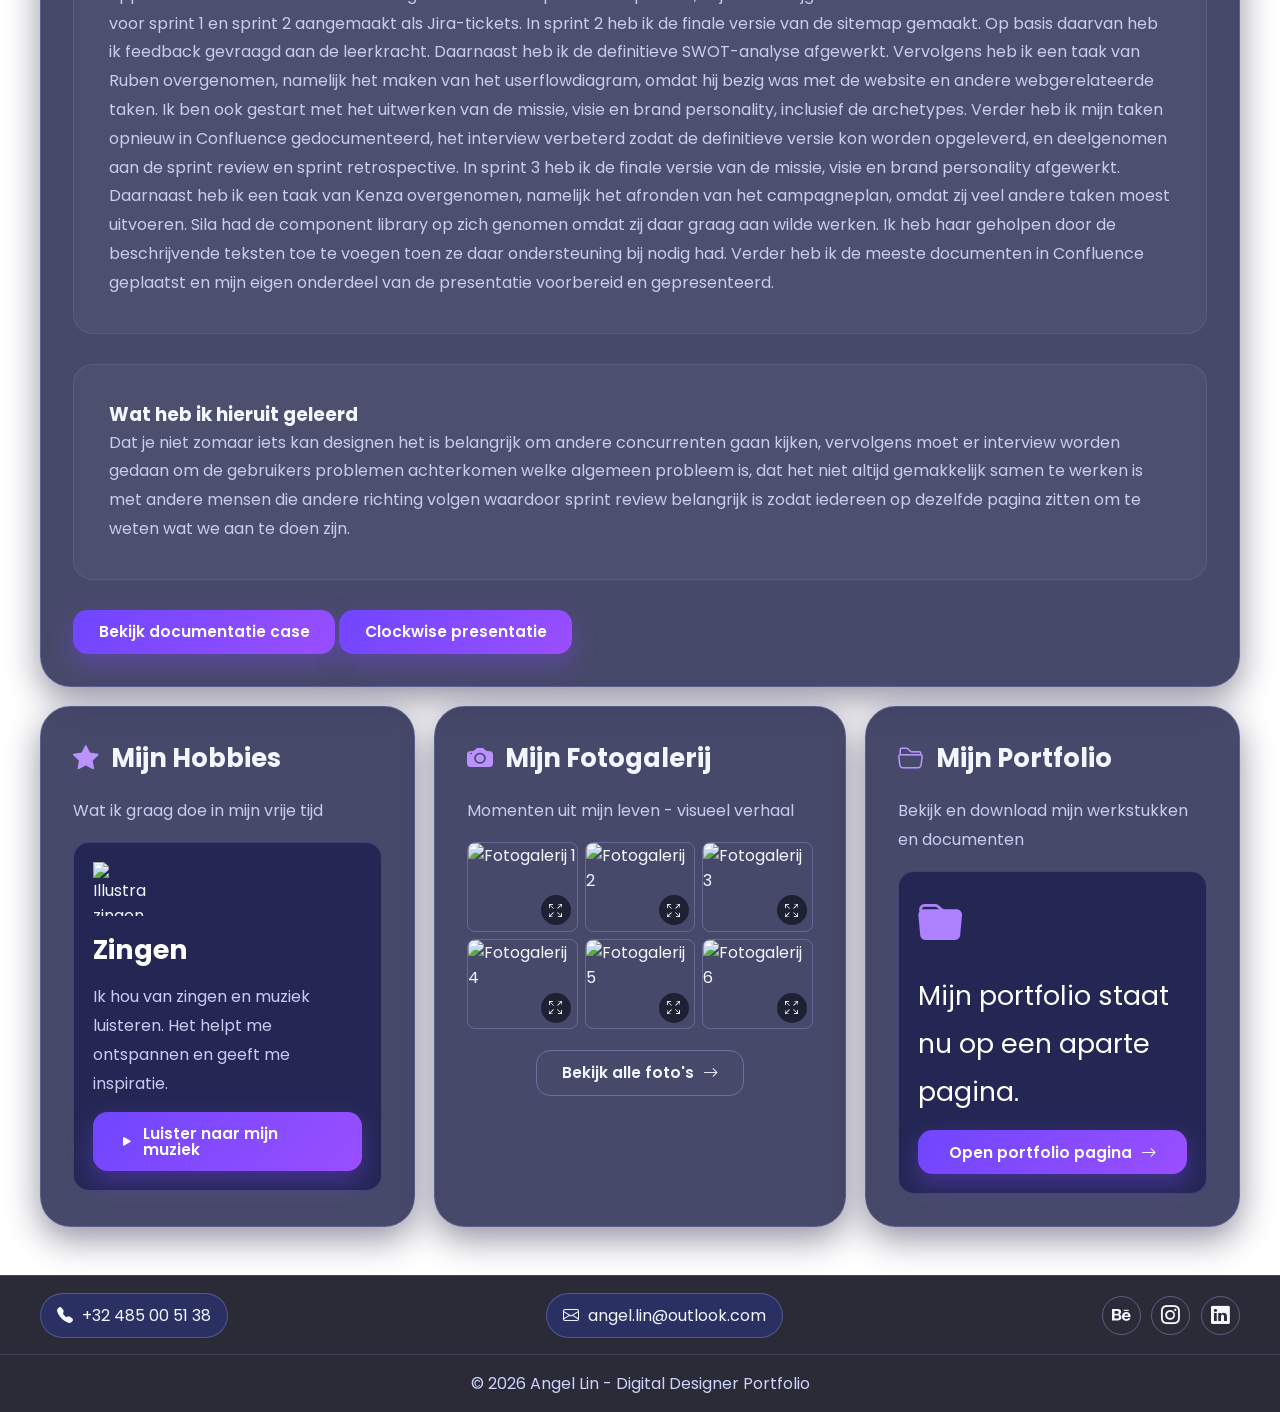
==== commit d01535d0: "protfolio veranderd" ====
--- a/Index.html
+++ b/Index.html
@@ -219,7 +219,7 @@
         </div>
 
         <a class="btn" href="https://confdigi.pxl.be/spaces/2526WPL2T10/pages/123208759/klikbaar+prototype?focusedCommentId=123210935#comment-123210935" target="_blank" rel="noopener">
-            Bekijk klikbaar prototype
+            Bekijk documentatie case
 
         </a>
         <a class="btn" href="wpl_2_foto's/Story.pdf" target="_blank" rel="noopener">
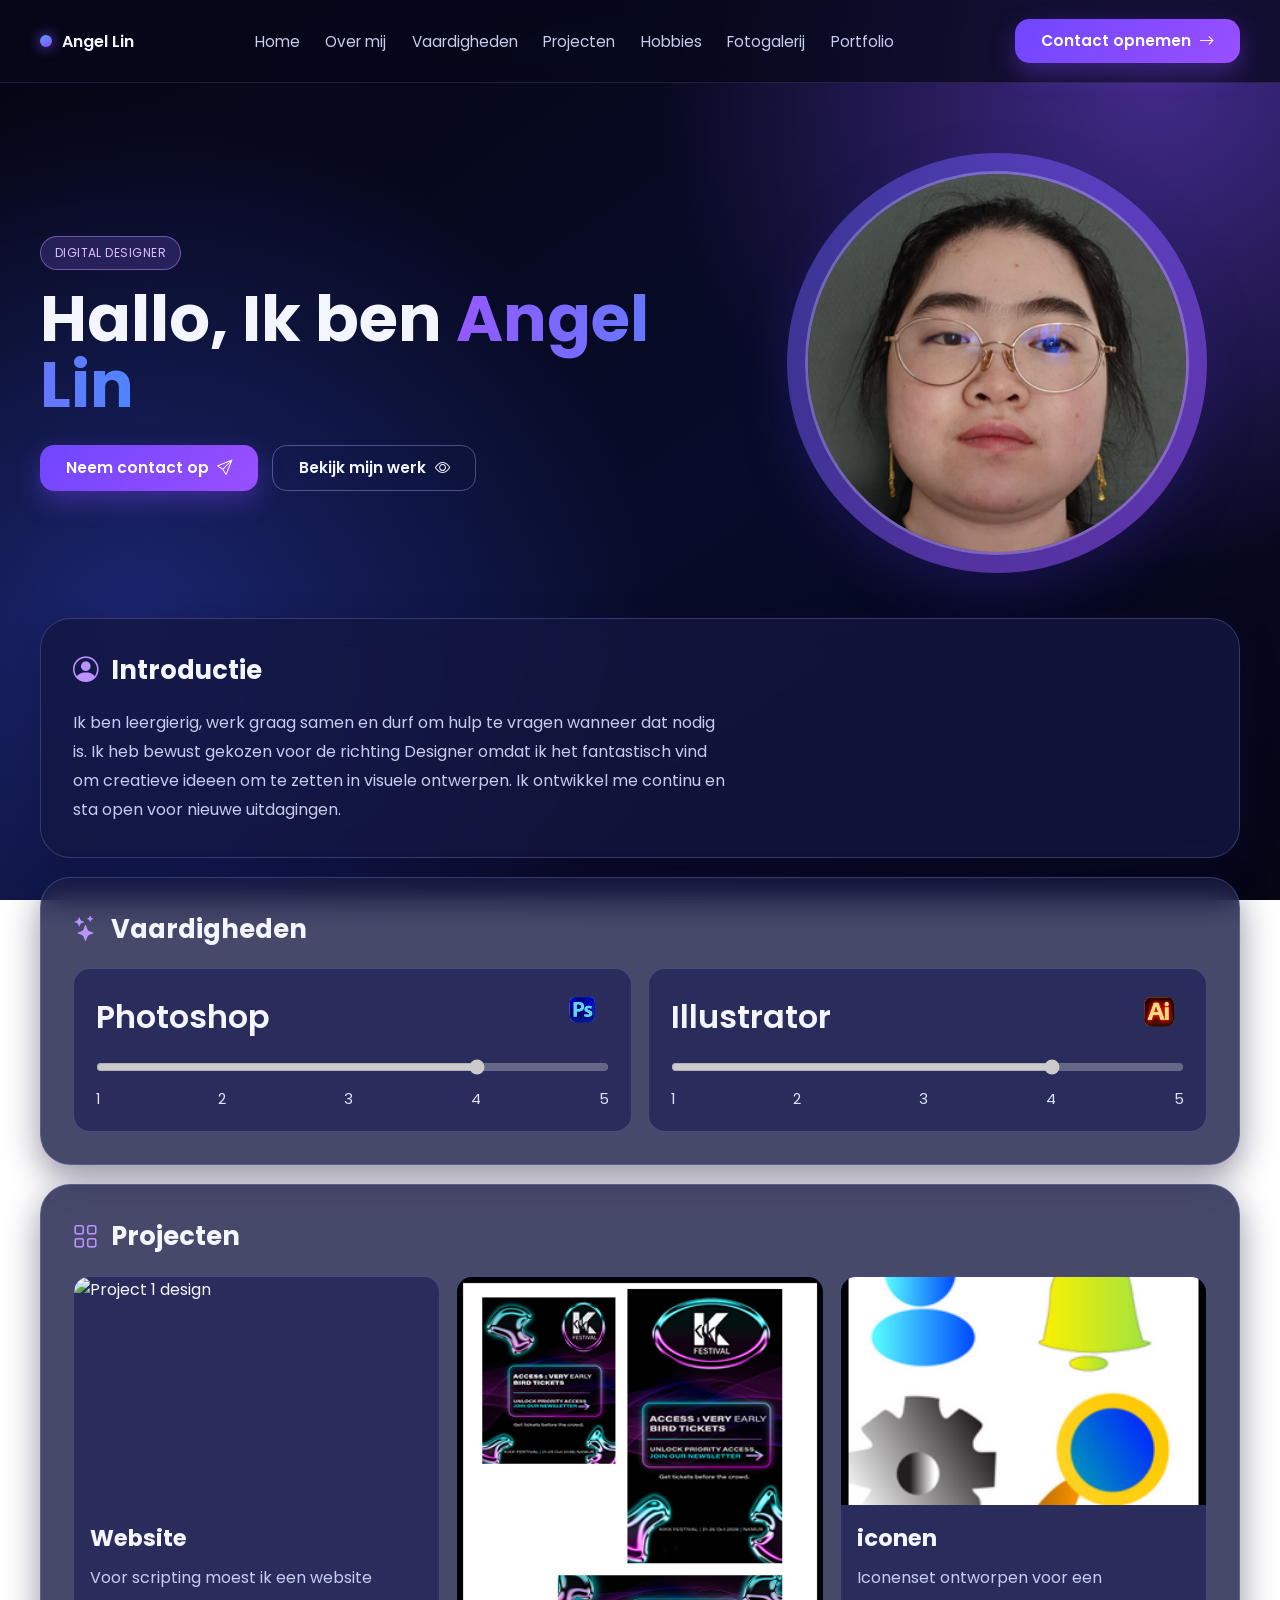
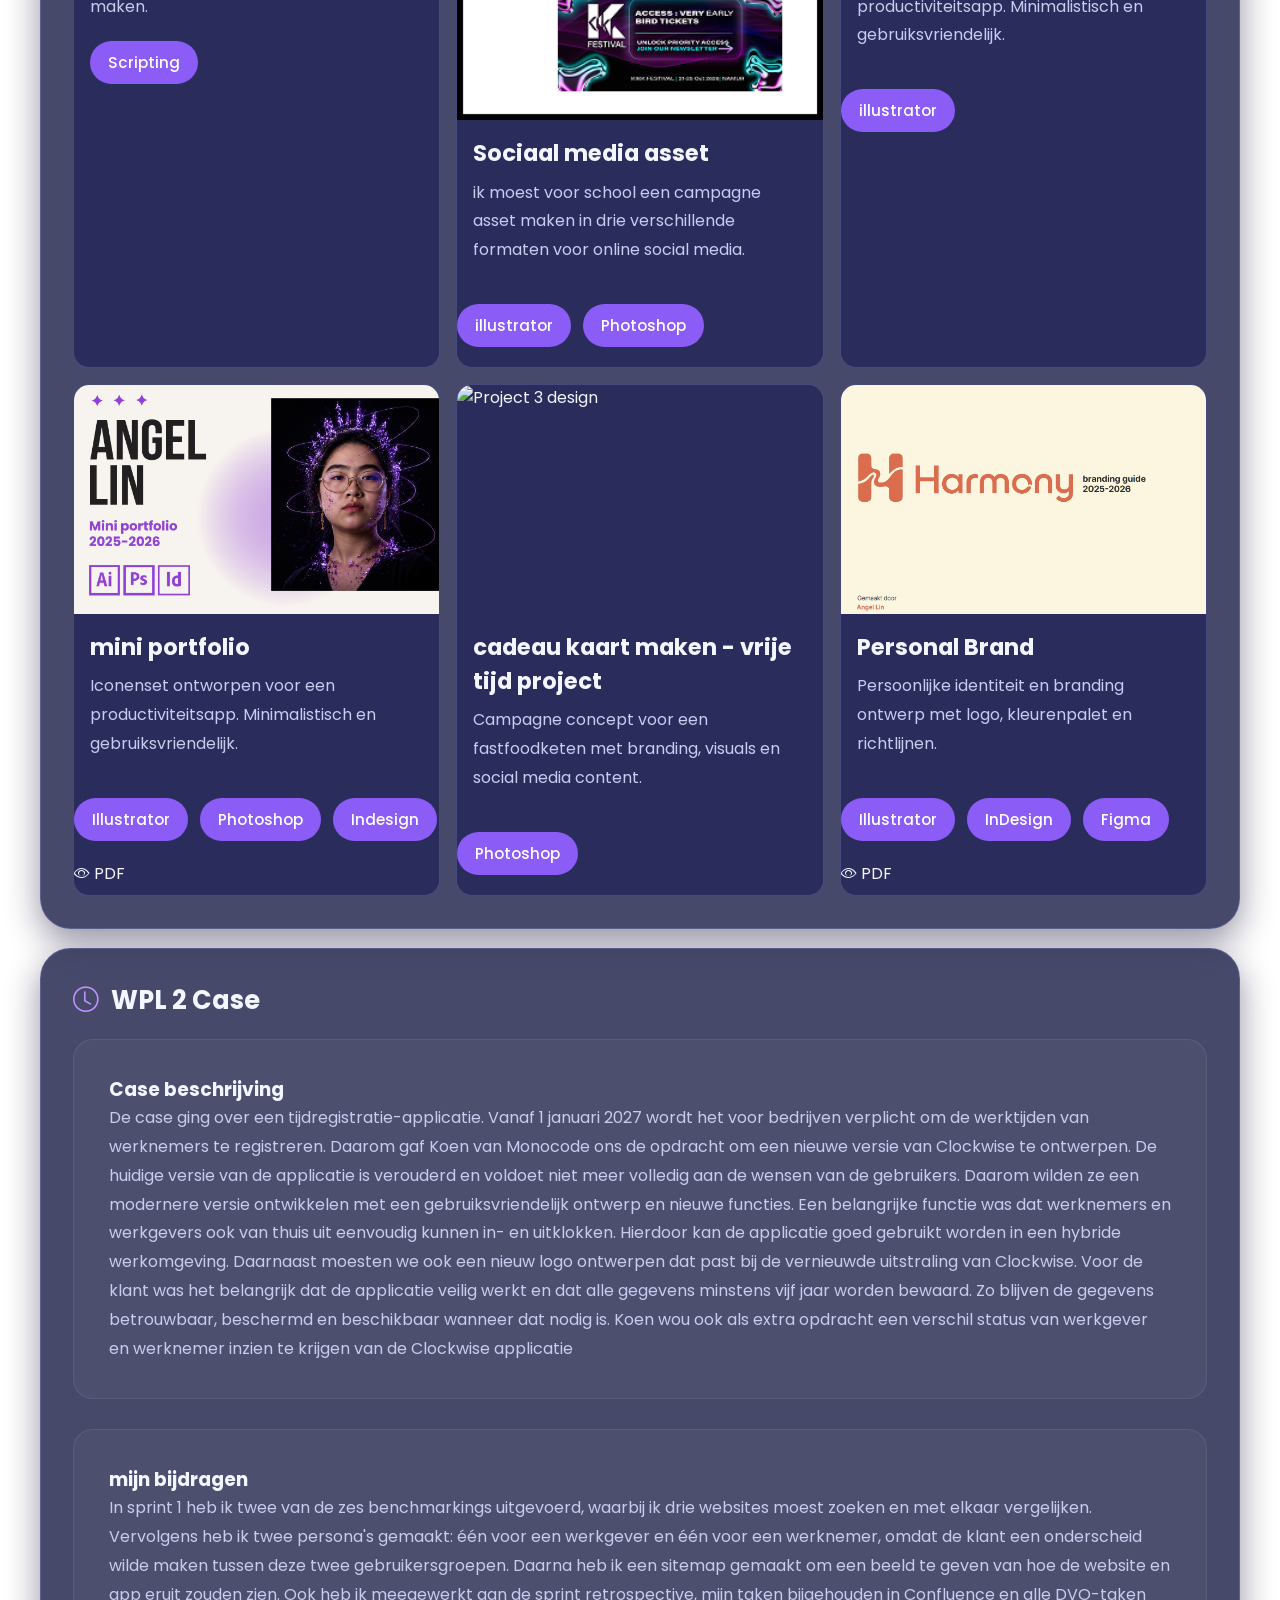
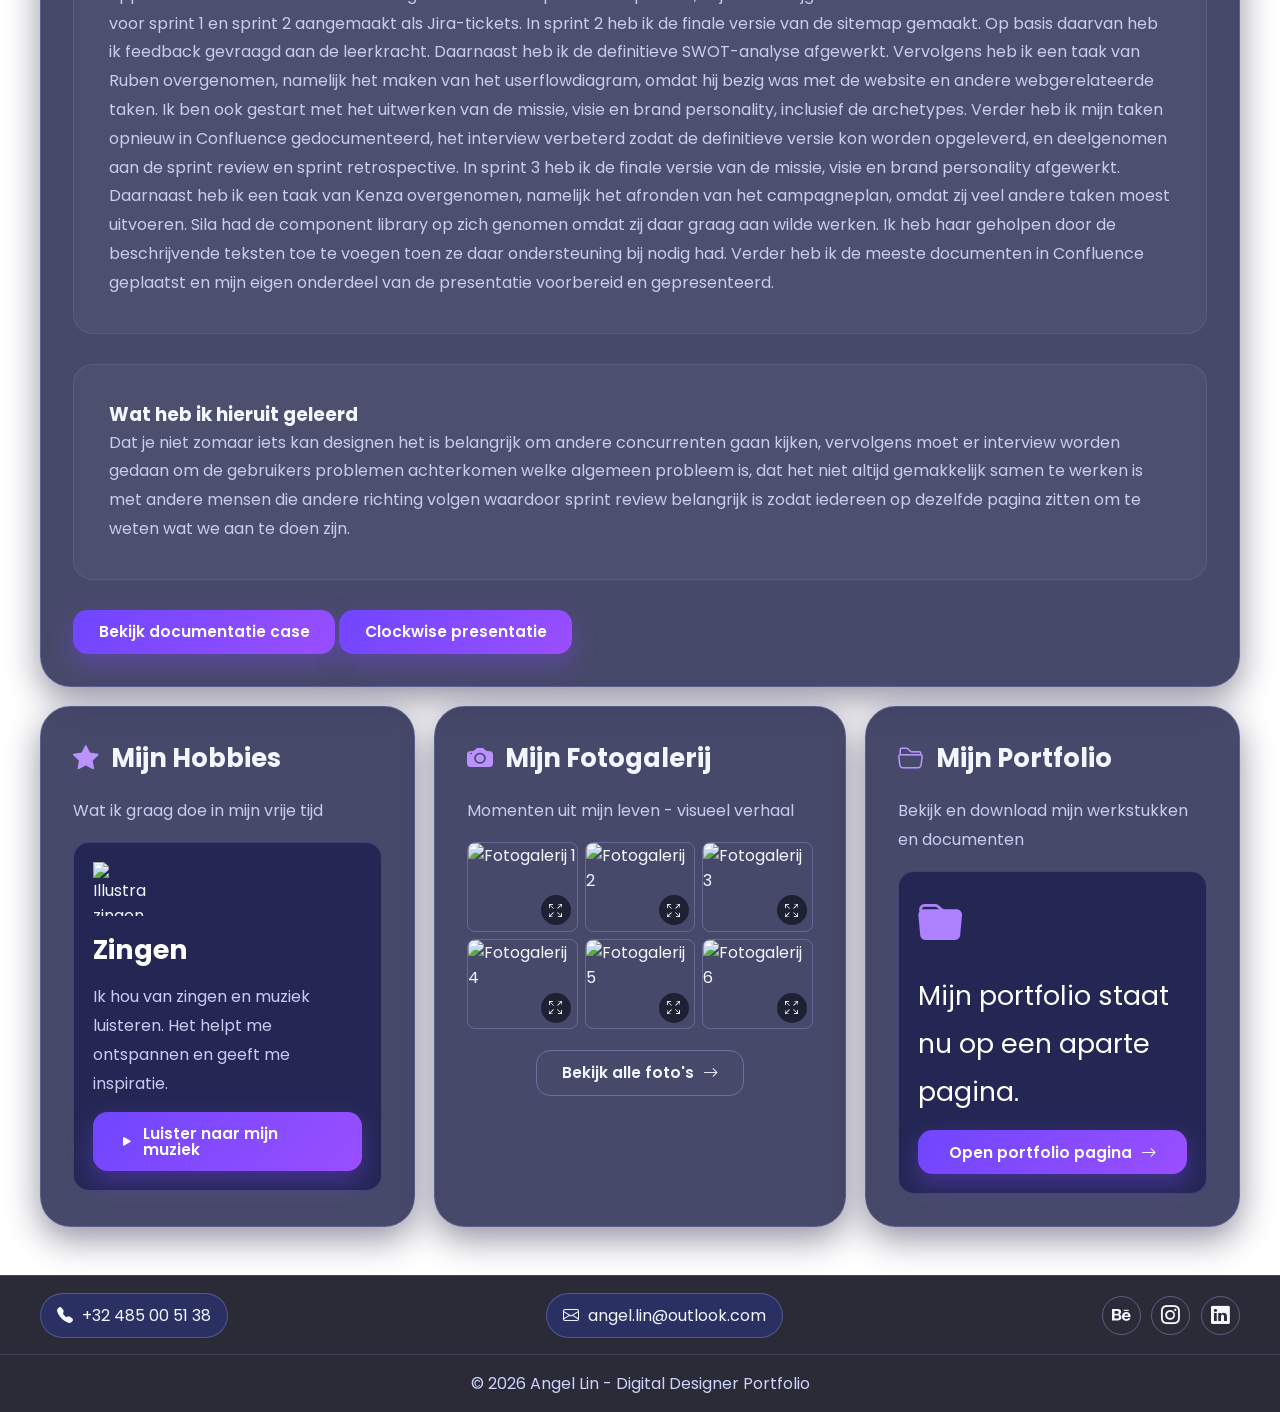
==== commit 8fde159c: "branding design toegevoegd" ====
--- a/Index.html
+++ b/Index.html
@@ -158,6 +158,23 @@
                     <span>Photoshop</span>
                 </div>
             </article>
+
+            <article class="project-card project-image-item school-project">
+                <img src="wpl_2_foto's/brandinguide_foto.png" alt="Personal Brand design" class="project-image">
+                <div class="project-content">
+                    <h3>Personal Brand</h3>
+                    <p>Persoonlijke identiteit en branding ontwerp met logo, kleurenpalet en richtlijnen.</p>
+                </div>
+                <div class="project-tags">
+                    <span>Illustrator</span>
+                    <span>InDesign</span>
+                    <span>Figma</span>
+                </div>
+                <a class="btn-download" href="wpl_2_foto's/Personal brand - kopie.pdf" target="_blank">
+                    <i class="bi bi-eye"></i>
+                    PDF
+                </a>
+            </article>
         </div>
     </section>
 
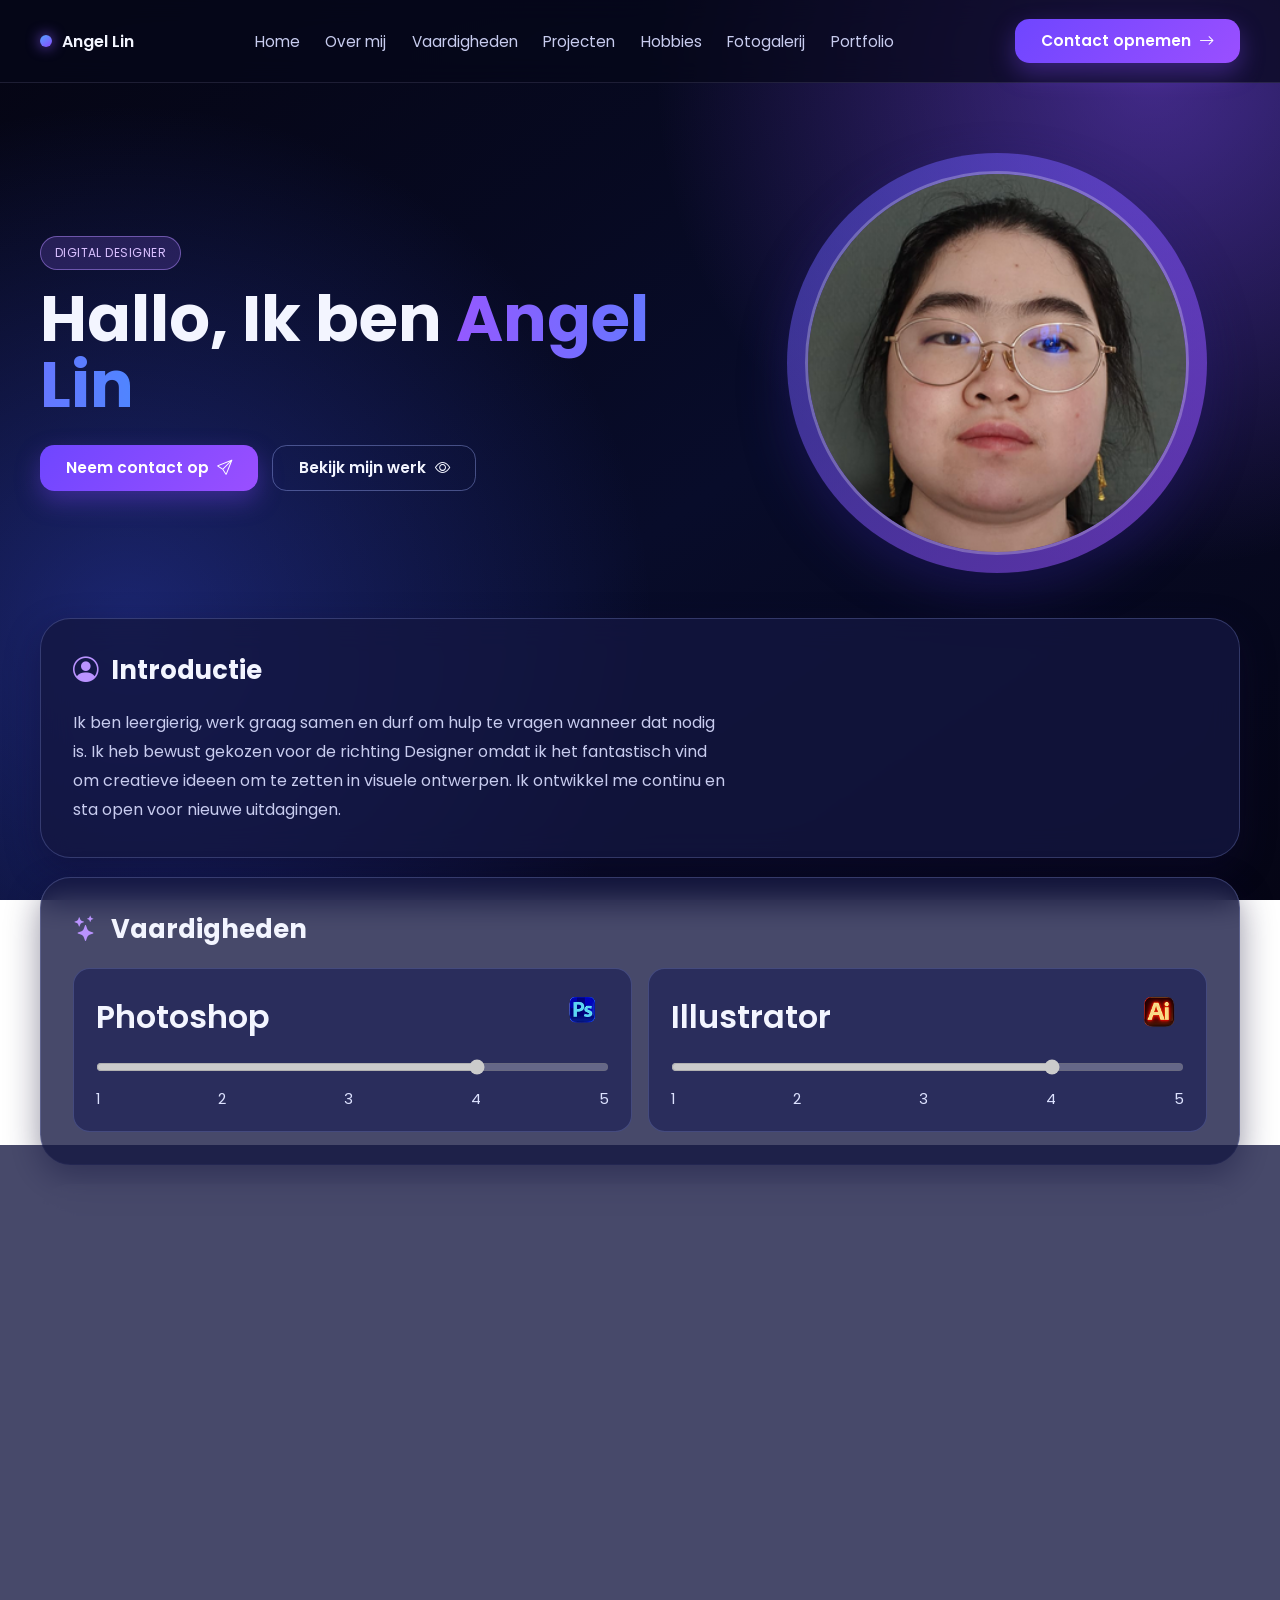
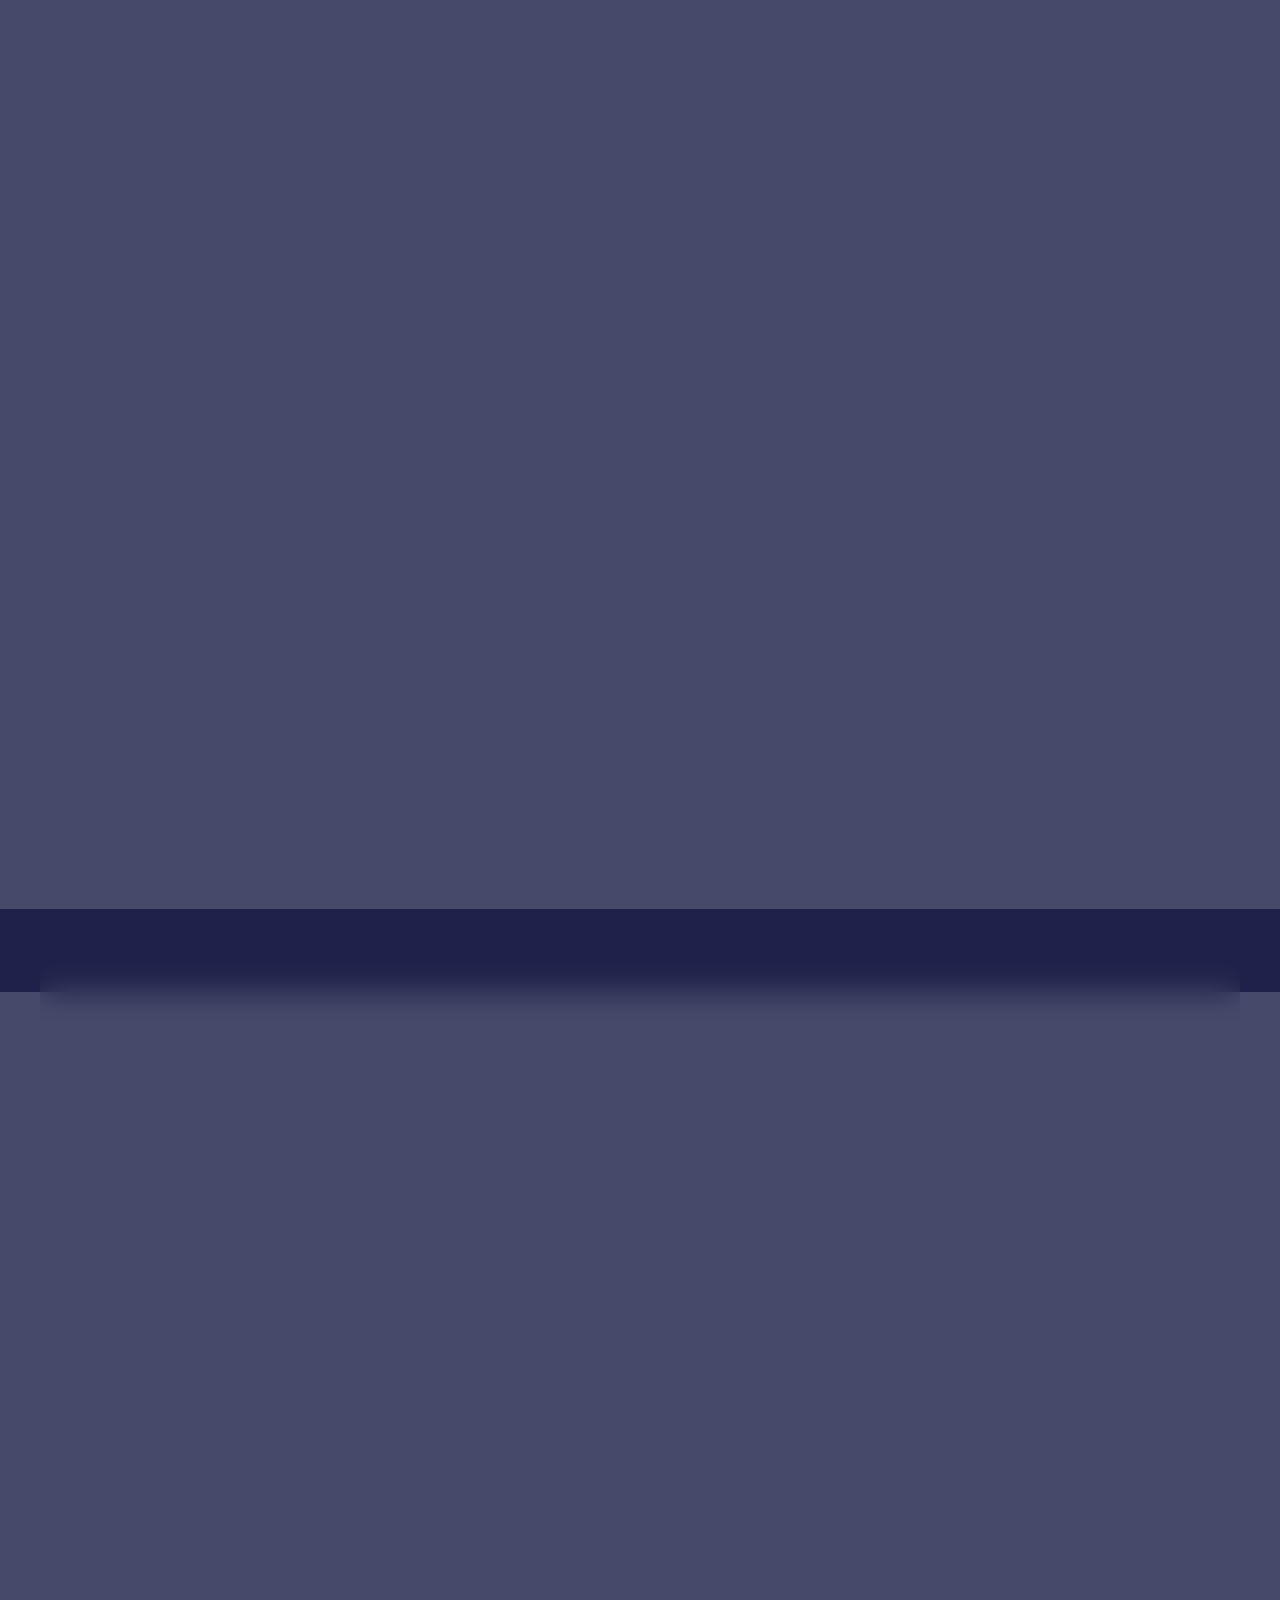
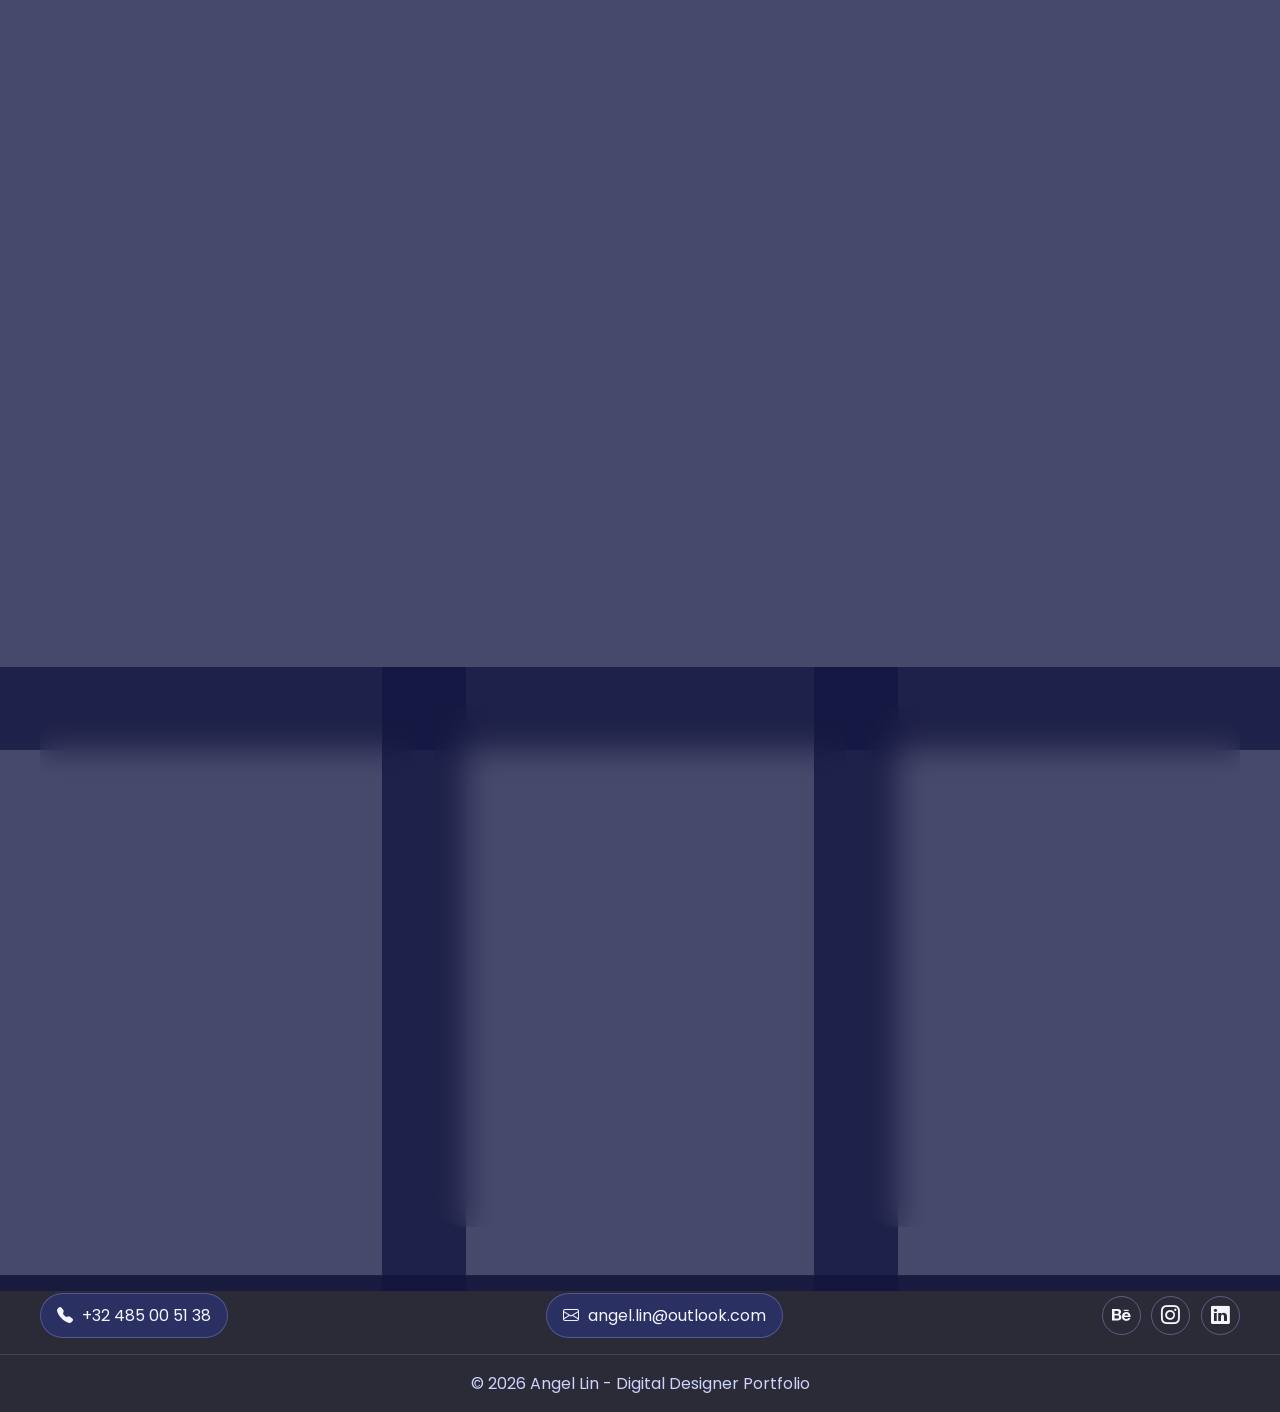
==== commit c3bdef7e: "uitleg veranderd" ====
--- a/Index.html
+++ b/Index.html
@@ -135,7 +135,7 @@
                 <img src="wpl_2_foto's/mini_porrtfolio.png" alt="Project 2 design" class="project-image">
                 <div class="project-content">
                     <h3>mini portfolio</h3>
-                    <p>Iconenset ontworpen voor een productiviteitsapp. Minimalistisch en gebruiksvriendelijk.</p>
+                    <p> Mijn evolutie als een desiner van januari tot juni mijn groei zien.</p>
                 </div>
                 <div class="project-tags">
                     <span>Illustrator</span>
